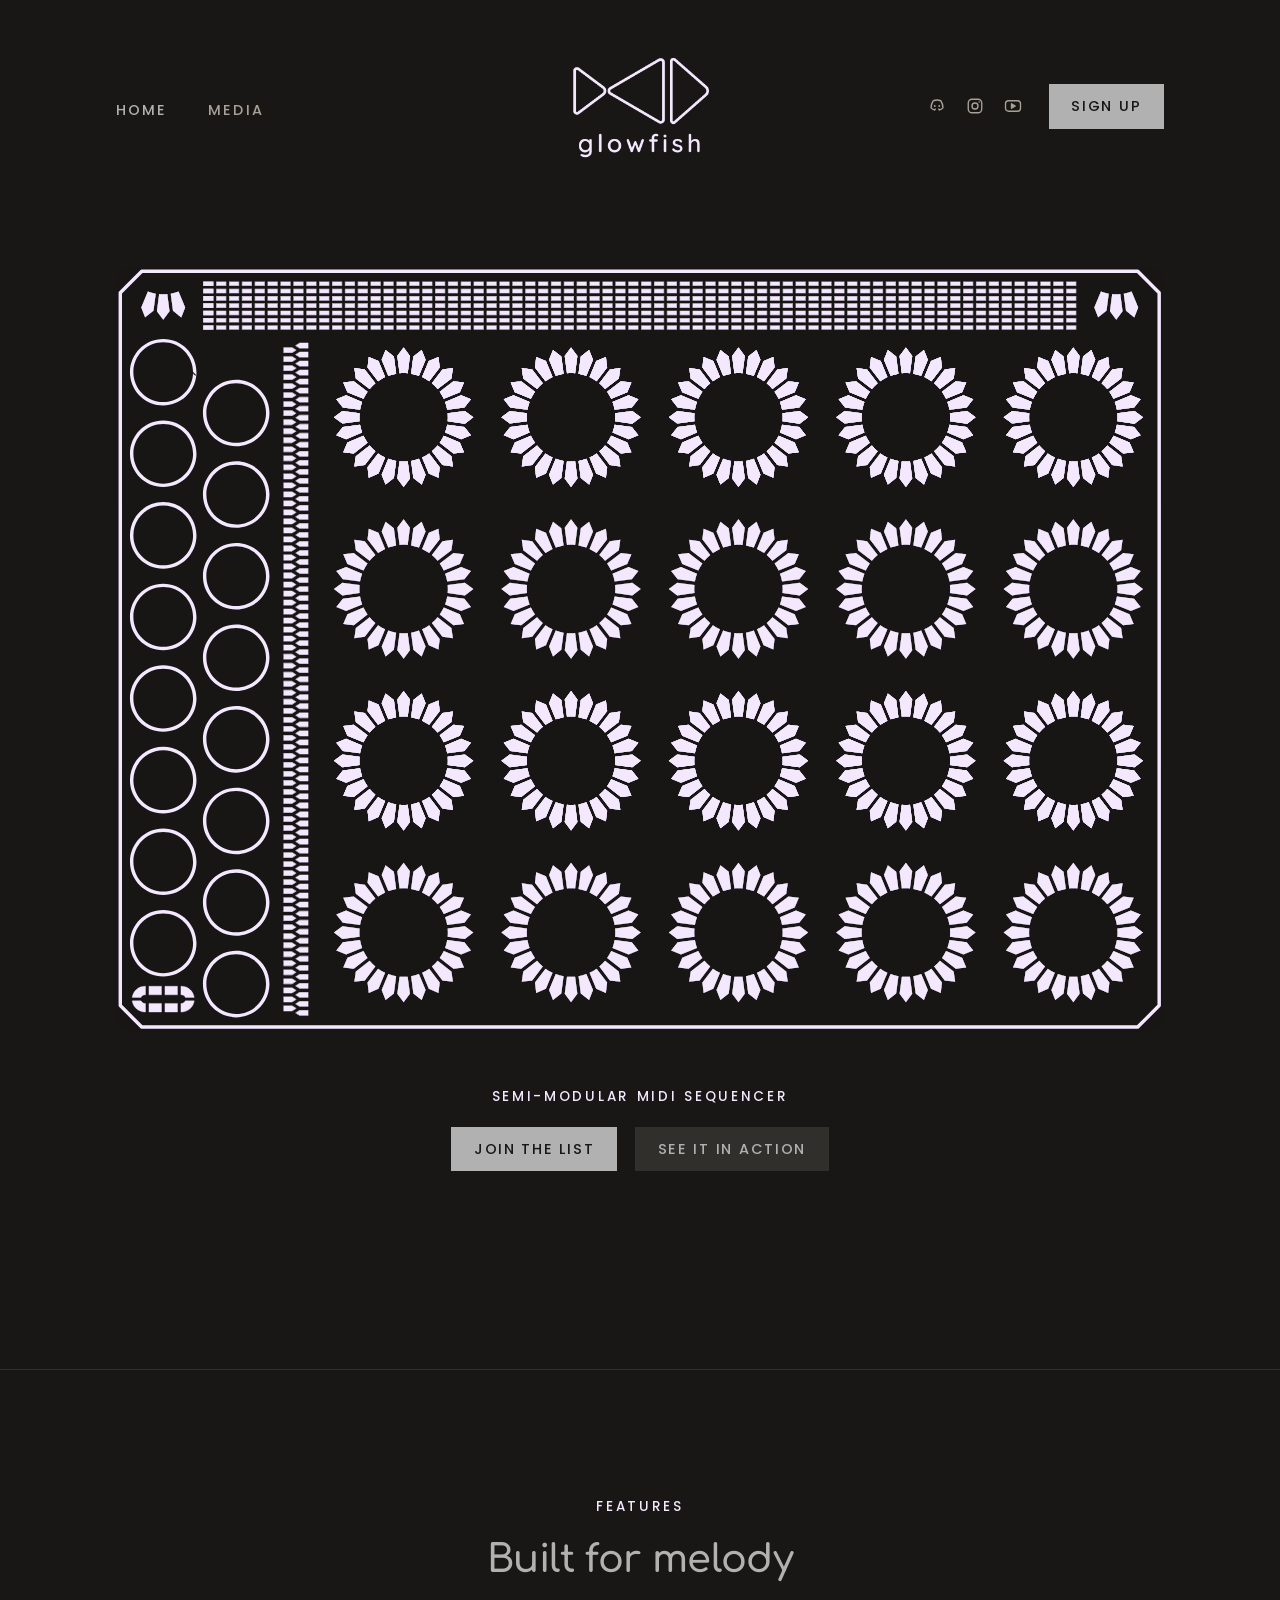
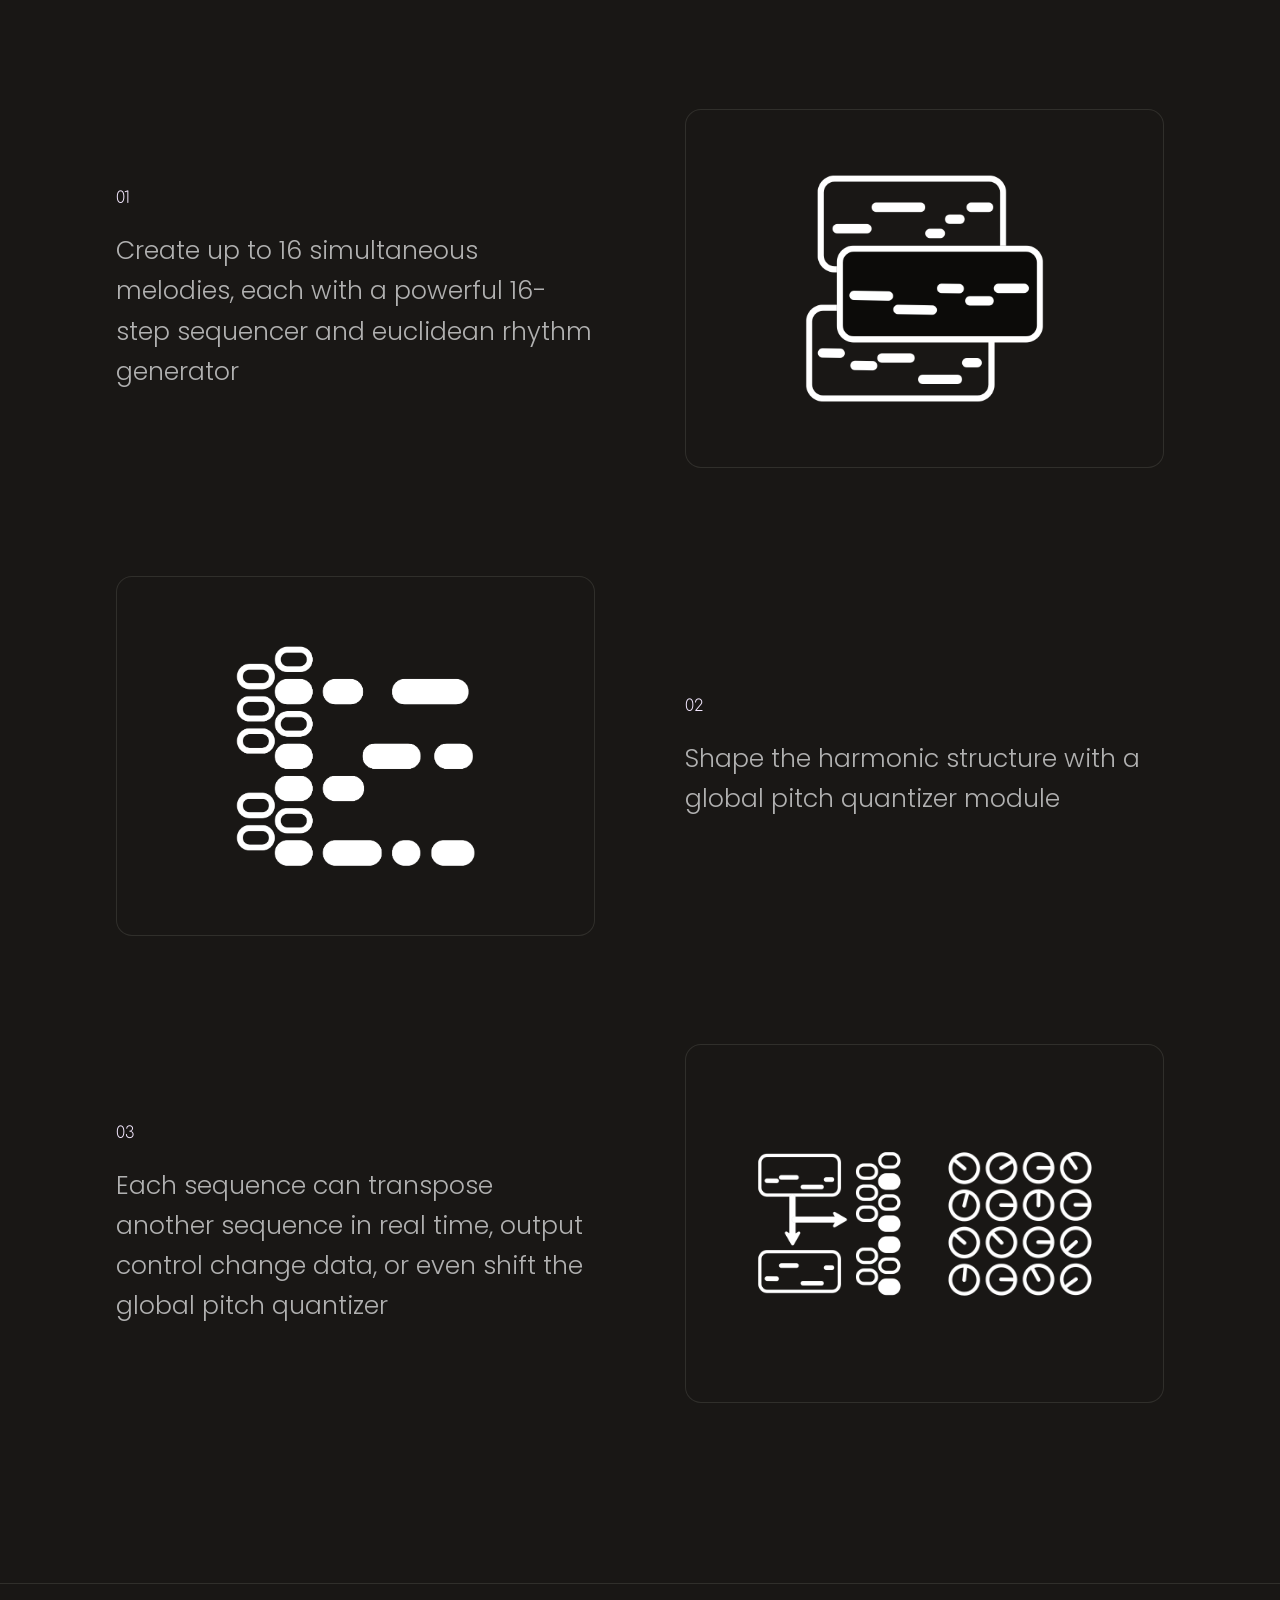
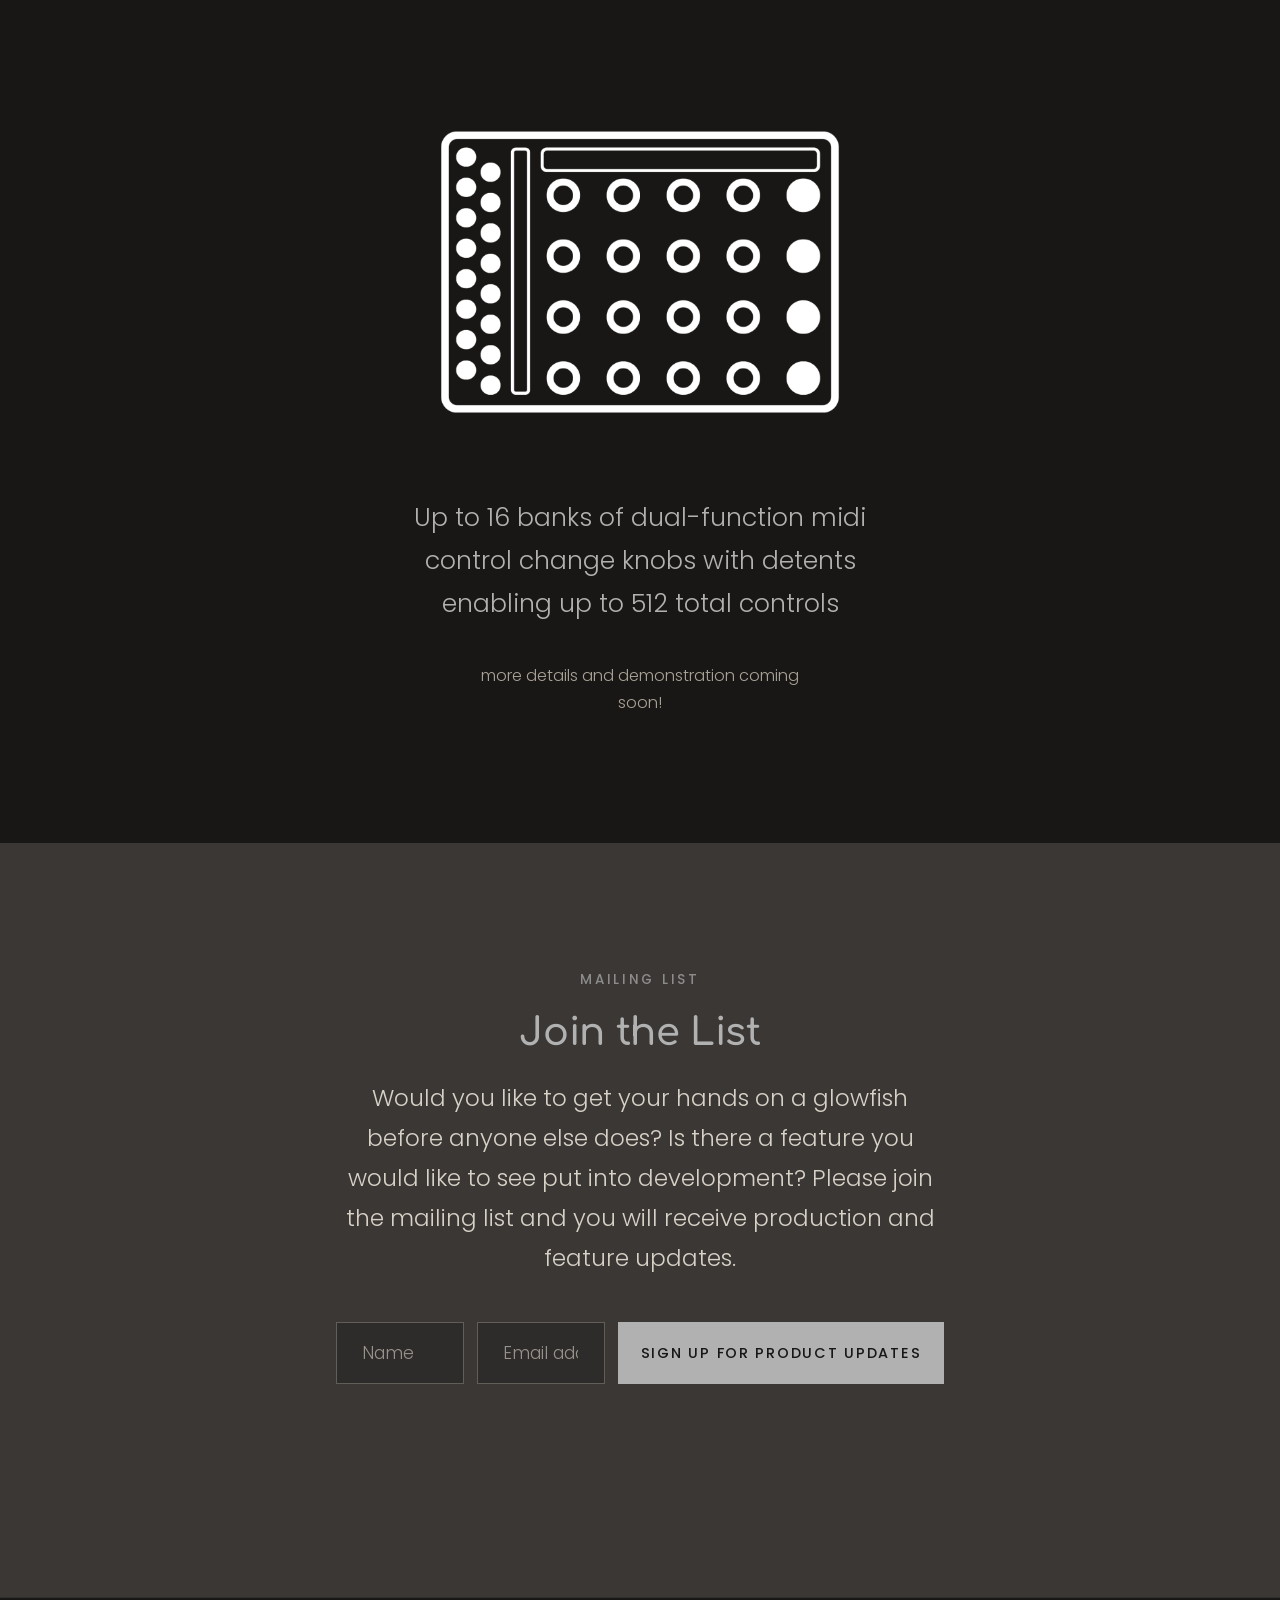
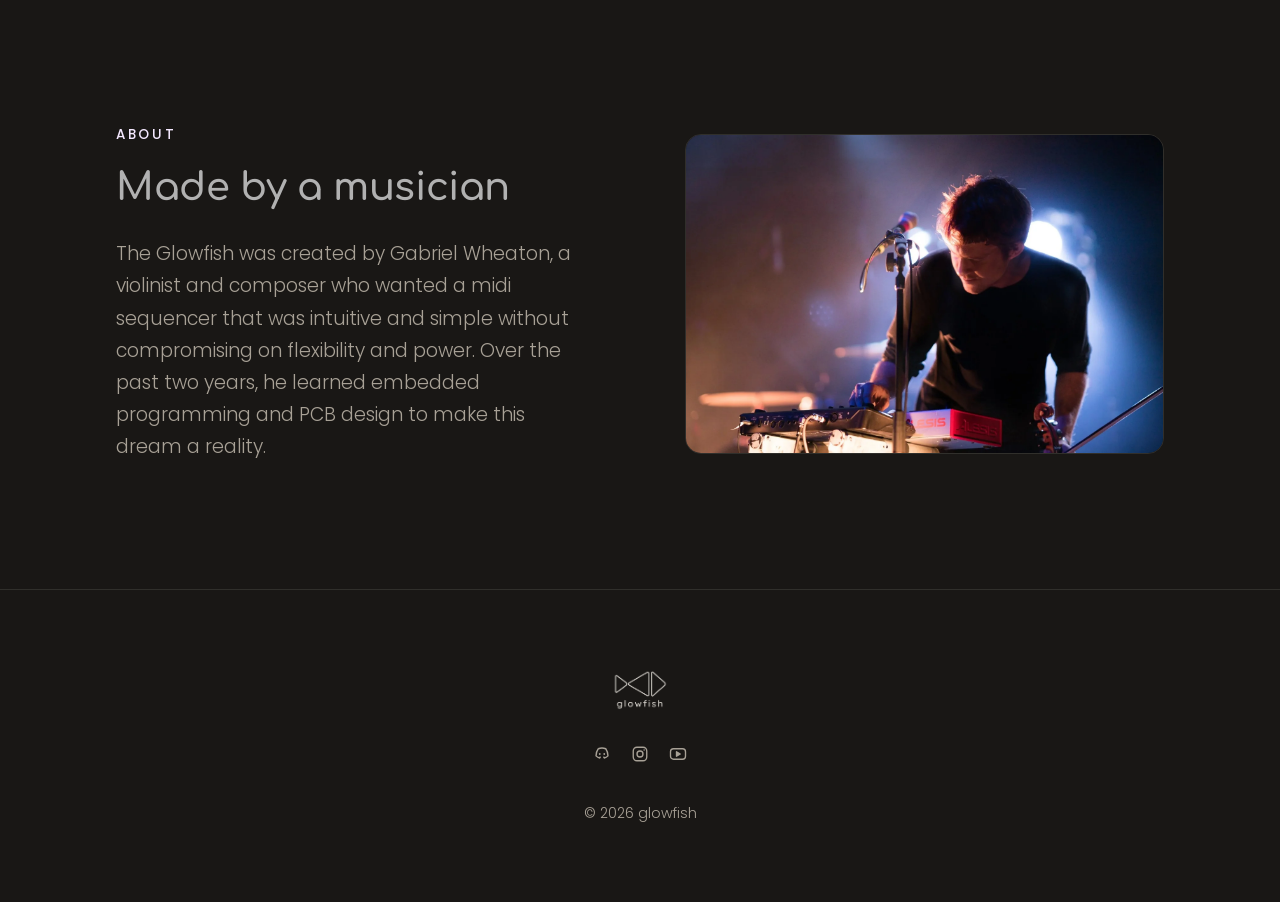
==== index.html @ 36b4cc1c "Refactor signup form and media page; enhance styles for form fields - Updated the signup form in ind" ====
<!DOCTYPE html>
<html lang="en">
<head>
  <meta charset="UTF-8">
  <meta name="viewport" content="width=device-width, initial-scale=1.0">
  <title>glowfish</title>
  <meta name="description" content="glowfish — a semi-modular midi sequencer.">
  <link rel="icon" href="images/logo.webp">
  <link rel="preconnect" href="https://fonts.googleapis.com">
  <link rel="preconnect" href="https://fonts.gstatic.com" crossorigin>
  <link href="https://fonts.googleapis.com/css2?family=Comfortaa:wght@600&family=Poppins:wght@300;500&display=swap" rel="stylesheet">
  <link rel="stylesheet" href="styles.css">
</head>
<body>
  <a href="#page" class="skip-link">Skip to Content</a>

  <header class="site-header">
    <div class="container nav">
      <ul class="nav-links">
        <li><a href="index.html" aria-current="page">Home</a></li>
        <li><a href="media.html">Media</a></li>
      </ul>
      <a href="index.html" class="logo"><img src="images/logo.webp" alt="glowfish"></a>
      <div class="nav-right">
        <ul class="socials">
          <li><a href="https://discord.gg/3WjWneDFB9" aria-label="Discord" target="_blank" rel="noopener">
            <svg viewBox="0 0 24 24" fill="none" stroke="currentColor" stroke-width="1.8" stroke-linejoin="round"><path d="M7 5c1.5-.6 3-1 5-1s3.5.4 5 1c1.8 2.6 3 5.6 3 9.5-1.6 1.5-3.4 2.4-5 2.8l-1-1.8M7 5C5.2 7.6 4 10.6 4 14.5c1.6 1.5 3.4 2.4 5 2.8l1-1.8"/><circle cx="9" cy="12" r="1.2" fill="currentColor" stroke="none"/><circle cx="15" cy="12" r="1.2" fill="currentColor" stroke="none"/></svg>
          </a></li>
          <li><a href="https://www.instagram.com/glowfish.audio/" aria-label="Instagram" target="_blank" rel="noopener">
            <svg viewBox="0 0 24 24" fill="none" stroke="currentColor" stroke-width="1.8"><rect x="3" y="3" width="18" height="18" rx="5"/><circle cx="12" cy="12" r="4"/><circle cx="17.5" cy="6.5" r="1" fill="currentColor" stroke="none"/></svg>
          </a></li>
          <li><a href="https://www.youtube.com/@glowfishaudio" aria-label="YouTube" target="_blank" rel="noopener">
            <svg viewBox="0 0 24 24" fill="none" stroke="currentColor" stroke-width="1.8" stroke-linejoin="round"><rect x="2" y="5" width="20" height="14" rx="4"/><path d="M10 9l5 3-5 3z" fill="currentColor"/></svg>
          </a></li>
        </ul>
        <a href="#signup" class="button">Sign Up</a>
      </div>
    </div>
  </header>

  <main id="page">
    <section class="hero">
      <div class="container">
        <div class="hero-graphic">
          <img src="images/glowfish-graphic.svg" alt="The glowfish front panel: a column of buttons beside a grid of twenty knobs with LED rings">
        </div>
        <span class="eyebrow">Semi-modular Midi Sequencer</span>
        <div class="hero-actions">
          <a href="#signup" class="button">Join the List</a>
          <a href="media.html" class="button button-ghost">See it in action</a>
        </div>

      </div>
    </section>

    <section class="section" id="features">
      <div class="container">
        <div class="section-header">
          <span class="eyebrow">Features</span>
          <h2>Built for melody</h2>
        </div>

        <div class="feature">
          <div class="feature-media"><img src="images/feature-1.webp" alt=""></div>
          <div>
            <span class="feature-number">01</span>
            <p>Create up to 16 simultaneous melodies, each with a powerful 16-step sequencer and euclidean rhythm generator</p>
          </div>
        </div>
        <div class="feature">
          <div class="feature-media"><img src="images/feature-2.webp" alt=""></div>
          <div>
            <span class="feature-number">02</span>
            <p>Shape the harmonic structure with a global pitch quantizer module</p>
          </div>
        </div>
        <div class="feature">
          <div class="feature-media pair">
            <img src="images/feature-3a.webp" alt="">
            <img src="images/feature-3b.webp" alt="">
          </div>
          <div>
            <span class="feature-number">03</span>
            <p>Each sequence can transpose another sequence in real time, output control change data, or even shift the global pitch quantizer</p>
          </div>
        </div>
      </div>
    </section>

    <section class="section controls">
      <div class="container">
        <img src="images/hero-2.webp" alt="Diagram of the glowfish layout: a column of buttons beside a grid of knobs">
        <p>Up to 16 banks of dual-function midi control change knobs with detents enabling up to 512 total controls</p>
        <p class="note">more details and demonstration coming soon!</p>
      </div>
    </section>

    <section id="signup" class="section signup">
      <div class="container">
        <span class="eyebrow">Mailing list</span>
        <h2>Join the List</h2>
        <p>
          Would you like to get your hands on a glowfish before anyone else does?
          Is there a feature you would like to see put into development?
          Please join the mailing list and you will receive production and feature updates.
        </p>
        <!-- TODO: connect this form to a mailing-list service (e.g. Mailchimp, Buttondown, Formspree)
             by setting the form's action URL. Until then it only shows a message. -->
        <form class="signup-form" id="signup-form">
          <label class="visually-hidden" for="name">Name</label>
          <div class="field"><input type="text" id="name" name="name" placeholder="Name" autocomplete="name"></div>
          <label class="visually-hidden" for="email">Email</label>
          <div class="field"><input type="email" id="email" name="email" placeholder="Email address" autocomplete="email" required></div>
          <button type="submit" class="button">Sign Up For Product Updates</button>
        </form>
        <p class="form-status" id="form-status" role="status"></p>
      </div>
    </section>

    <section id="about" class="section about">
      <div class="container">
        <div>
          <span class="eyebrow">About</span>
          <h2>Made by a musician</h2>
          <p>
            The Glowfish was created by Gabriel Wheaton, a violinist and composer who wanted
            a midi sequencer that was intuitive and simple without compromising on flexibility
            and power. Over the past two years, he learned embedded programming and PCB design
            to make this dream a reality.
          </p>
        </div>
        <img src="images/about.webp" alt="Gabriel Wheaton">
      </div>
    </section>
  </main>

  <footer class="site-footer">
    <div class="container">
      <img src="images/logo.webp" alt="glowfish">
      <ul class="socials">
        <li><a href="https://discord.gg/3WjWneDFB9" aria-label="Discord" target="_blank" rel="noopener">
          <svg viewBox="0 0 24 24" fill="none" stroke="currentColor" stroke-width="1.8" stroke-linejoin="round"><path d="M7 5c1.5-.6 3-1 5-1s3.5.4 5 1c1.8 2.6 3 5.6 3 9.5-1.6 1.5-3.4 2.4-5 2.8l-1-1.8M7 5C5.2 7.6 4 10.6 4 14.5c1.6 1.5 3.4 2.4 5 2.8l1-1.8"/><circle cx="9" cy="12" r="1.2" fill="currentColor" stroke="none"/><circle cx="15" cy="12" r="1.2" fill="currentColor" stroke="none"/></svg>
        </a></li>
        <li><a href="https://www.instagram.com/glowfish.audio/" aria-label="Instagram" target="_blank" rel="noopener">
          <svg viewBox="0 0 24 24" fill="none" stroke="currentColor" stroke-width="1.8"><rect x="3" y="3" width="18" height="18" rx="5"/><circle cx="12" cy="12" r="4"/><circle cx="17.5" cy="6.5" r="1" fill="currentColor" stroke="none"/></svg>
        </a></li>
        <li><a href="https://www.youtube.com/@glowfishaudio" aria-label="YouTube" target="_blank" rel="noopener">
          <svg viewBox="0 0 24 24" fill="none" stroke="currentColor" stroke-width="1.8" stroke-linejoin="round"><rect x="2" y="5" width="20" height="14" rx="4"/><path d="M10 9l5 3-5 3z" fill="currentColor"/></svg>
        </a></li>
      </ul>
      <small>&copy; <span id="year"></span> glowfish</small>
    </div>
  </footer>

  <script>
    document.getElementById("year").textContent = new Date().getFullYear();

    // Placeholder until the form is connected to a mailing-list service.
    document.getElementById("signup-form").addEventListener("submit", function (e) {
      e.preventDefault();
      document.getElementById("form-status").textContent =
        "Thanks! (Sign-up isn't connected yet.)";
    });
  </script>
</body>
</html>
---- styles.css ----
/* ---------- Colors & fonts (matched to glowfish.live) ---------- */
:root {
  --bg: #191715;            /* near-black background */
  --bg-raised: #191715;     /* slightly lifted panels */
  --bg-alt: #3a3735;        /* warm grey */
  --text: #b1b1b1;          /* cream */
  --muted: #a8a196;         /* secondary text */
  --accent: #f4e8ff;        /* orange */
  /* corner shape shared by buttons and form fields:
     --chamfer = size of the cut, --round = rounding on each point of the cut */
  --chamfer: 8px;
  --round: 2px;
  --brand-tint: #f4e8ff;  /* tint for the logo and the hero graphic */
  --line: rgba(255, 248, 235, 0.1);
  --heading-font: "Comfortaa", sans-serif;
  --body-font: "Poppins", sans-serif;
  --max-width: 1120px;
  --radius: 16px;
  /* one size for every page and section title (h1 and h2) */
  --title-size: clamp(1.6rem, 3vw, 2.25rem);
}

* {
  box-sizing: border-box;
  margin: 0;
  padding: 0;
}

html {
  scroll-behavior: smooth;
  font-size: 112.5%;
}

body {
  font-family: var(--body-font);
  font-weight: 300;
  font-size: 1.3rem;
  background: var(--bg);
  color: var(--text);
  line-height: 1.7;
  -webkit-font-smoothing: antialiased;
}

img {
  max-width: 100%;
  display: block;
}

a {
  color: inherit;
}

h1, h2, h3 {
  font-family: var(--heading-font);
  font-weight: 600;
  line-height: 1.2;
  letter-spacing: -0.01em;
}

.container {
  max-width: var(--max-width);
  margin: 0 auto;
  padding: 0 2rem;
}

.eyebrow {
  display: block;
  font-size: 0.75rem;
  font-weight: 500;
  letter-spacing: 0.2em;
  text-transform: uppercase;
  color: var(--accent);
  margin-bottom: 1rem;
}

.skip-link {
  position: absolute;
  left: -9999px;
}

.skip-link:focus {
  left: 1rem;
  top: 1rem;
  background: var(--text);
  color: var(--bg);
  padding: 0.5rem 1rem;
  z-index: 100;
}

/* ---------- Header: nav left, logo centered, actions right ---------- */
.site-header {
  background: var(--bg);
}

.nav {
  display: grid;
  grid-template-columns: 1fr auto 1fr;
  align-items: center;
  padding-top: 1.75rem;
  padding-bottom: 1.75rem;
}

.nav-links {
  display: flex;
  gap: 2.25rem;
  list-style: none;
}

.nav-links a {
  font-size: 0.8rem;
  font-weight: 500;
  letter-spacing: 0.15em;
  text-transform: uppercase;
  text-decoration: none;
  color: var(--muted);
  transition: color 0.2s;
}

.nav-links a:hover,
.nav-links a[aria-current="page"] {
  color: var(--text);
}

.logo {
  position: relative;
  display: block;
  line-height: 0;
}

.logo img {
  height: 150px;
  width: auto;
  opacity: 0; /* kept for sizing and screen readers; the tinted copy below is what's drawn */
}

/* Logo drawn in --brand-tint: the logo image is used as a stencil for a colored layer */
.logo::after {
  content: "";
  position: absolute;
  inset: 0;
  background: var(--brand-tint);
  -webkit-mask: url("images/logo.webp") center / contain no-repeat;
  mask: url("images/logo.webp") center / contain no-repeat;
}

.nav-right {
  display: flex;
  align-items: center;
  justify-content: flex-end;
  gap: 1.5rem;
}

.socials {
  display: flex;
  gap: 1.1rem;
  list-style: none;
}

.socials a {
  display: flex;
  color: var(--muted);
  transition: color 0.2s;
}

.socials a:hover {
  color: var(--text);
}

.socials svg {
  width: 18px;
  height: 18px;
}

/* ---------- Buttons ---------- */
.button {
  display: inline-block;
  padding: 0.5rem 1.2rem;
  background: var(--text);
  color: var(--bg);
  font-family: var(--body-font);
  font-size: 0.8rem;
  font-weight: 500;
  letter-spacing: 0.12em;
  text-transform: uppercase;
  text-decoration: none;
  border: 1px solid transparent; /* no outline; keeps button sizes consistent */
  border-radius: 0;
  cursor: pointer;
  /* chamfered (cut) corners with slightly rounded points.
     --chamfer = size of the cut, --round = rounding on each corner of the cut */
  --c: var(--chamfer);
  --r: var(--round);
  --rd: calc(var(--round) * 0.7071); /* rounding measured along the 45° edges */
  /* fallback for older browsers: sharp chamfer */
  clip-path: polygon(
    var(--c) 0, calc(100% - var(--c)) 0,
    100% var(--c), 100% calc(100% - var(--c)),
    calc(100% - var(--c)) 100%, var(--c) 100%,
    0 calc(100% - var(--c)), 0 var(--c));
  /* modern browsers: same shape, each corner softened with a small curve */
  clip-path: shape(
    from calc(var(--c) + var(--r)) 0,
    line to calc(100% - var(--c) - var(--r)) 0,
    curve to calc(100% - var(--c) + var(--rd)) var(--rd) with calc(100% - var(--c)) 0,
    line to calc(100% - var(--rd)) calc(var(--c) - var(--rd)),
    curve to 100% calc(var(--c) + var(--r)) with 100% var(--c),
    line to 100% calc(100% - var(--c) - var(--r)),
    curve to calc(100% - var(--rd)) calc(100% - var(--c) + var(--rd)) with 100% calc(100% - var(--c)),
    line to calc(100% - var(--c) + var(--rd)) calc(100% - var(--rd)),
    curve to calc(100% - var(--c) - var(--r)) 100% with calc(100% - var(--c)) 100%,
    line to calc(var(--c) + var(--r)) 100%,
    curve to calc(var(--c) - var(--rd)) calc(100% - var(--rd)) with var(--c) 100%,
    line to var(--rd) calc(100% - var(--c) + var(--rd)),
    curve to 0 calc(100% - var(--c) - var(--r)) with 0 calc(100% - var(--c)),
    line to 0 calc(var(--c) + var(--r)),
    curve to var(--rd) calc(var(--c) - var(--rd)) with 0 var(--c),
    line to calc(var(--c) - var(--rd)) var(--rd),
    curve to calc(var(--c) + var(--r)) 0 with var(--c) 0,
    close);
  transition: background-color 0.35s ease, color 0.2s;
  /* for the hover gradient layer below */
  position: relative;
  isolation: isolate; /* the clip-path shape below clips the hover gradient */
}

/* Every button: a red-orange-yellow gradient that fades in and flows on hover */
.button::before {
  content: "";
  position: absolute;
  inset: -1px; /* extend over the 1px border so no ring of the base color shows on hover */
  z-index: -1;
  /* Three colors: red → orange → yellow and back. The in-between stops are
     browser-mixed blends of those three, spaced along a smooth wave so the
     color changes evenly with no visible bands. */
  --glow-red: #d4d7ff;
  --glow-orange: #e4dcff;
  --glow-yellow: #f6e6ff;
  background: linear-gradient(90deg,
    var(--glow-red) 0%,
    color-mix(in oklab, var(--glow-red), var(--glow-orange) 13%) 8.3%,
    color-mix(in oklab, var(--glow-red), var(--glow-orange) 50%) 16.7%,
    var(--glow-orange) 25%,
    color-mix(in oklab, var(--glow-orange), var(--glow-yellow) 50%) 33.3%,
    color-mix(in oklab, var(--glow-orange), var(--glow-yellow) 87%) 41.7%,
    var(--glow-yellow) 50%,
    color-mix(in oklab, var(--glow-orange), var(--glow-yellow) 87%) 58.3%,
    color-mix(in oklab, var(--glow-orange), var(--glow-yellow) 50%) 66.7%,
    var(--glow-orange) 75%,
    color-mix(in oklab, var(--glow-red), var(--glow-orange) 50%) 83.3%,
    color-mix(in oklab, var(--glow-red), var(--glow-orange) 13%) 91.7%,
    var(--glow-red) 100%);
  background-size: 300% 100%;
  opacity: 0;
  transition: opacity 0.35s ease;
  animation: glow-flow 1.6s linear infinite;
}

/* fade the base color out as the gradient fades in, so none of it shows
   along the edges of the chamfered shape */
.button:hover {
  background-color: transparent;
  color: var(--bg);
}

.button:hover::before {
  opacity: 1;
}

@keyframes glow-flow {
  from { background-position: 0% 50%; }
  to   { background-position: 150% 50%; } /* one full gradient width, so it loops seamlessly */
}

@media (prefers-reduced-motion: reduce) {
  .button::before {
    animation: none;
  }
}

/* Secondary button: a subtle tinted fill in the same chamfered shape
   (thin outlines render unevenly along the angled corners) */
.button-ghost {
  background: rgba(255, 248, 235, 0.1);
  color: var(--text);
}

.button-ghost:hover {
  background-color: transparent;
  color: var(--bg);
}

/* ---------- Hero ---------- */
.hero {
  padding: 3rem 0 6rem;
  text-align: center;
}

.hero h1 {
  font-size: var(--title-size);
  max-width: 14ch;
  margin: 0 auto 2rem;
}

/* Front-panel graphic: full width of the content column, above the title text.
   A colored overlay tints the light-grey lines; the black background stays black.
   Change --brand-tint (top of this file, shared with the logo) to recolor it (any color, or a gradient), or delete the
   .hero-graphic::after rule to show the original colors. */
.hero-graphic {
  --graphic-tint: var(--brand-tint);
  position: relative;
  margin-bottom: 3rem;
  border-radius: var(--radius);
  overflow: hidden;
}

.hero-graphic img {
  display: block;
  width: 100%;
  height: auto;
}

.hero-graphic::after {
  content: "";
  position: absolute;
  inset: 0;
  background: var(--graphic-tint);
  mix-blend-mode: multiply;
  pointer-events: none;
}

.hero-actions {
  display: flex;
  justify-content: center;
  gap: 1rem;
  flex-wrap: wrap;
  margin-bottom: 5rem;
}

.hero-image {
  position: relative;
  max-width: 820px;
  margin: 0 auto;
}

/* soft orange glow behind the display image */
.hero-image::before {
  content: "";
  position: absolute;
  inset: 10% 5%;
  background: radial-gradient(ellipse at center, rgba(255, 110, 20, 0.25), transparent 70%);
  filter: blur(50px);
  z-index: -1;
}

.hero-image img {
  width: 100%;
  border-radius: var(--radius);
  border: 1px solid var(--line);
}

/* ---------- Sections ---------- */
.section {
  padding: 7rem 0;
  border-top: 1px solid var(--line);
}

.section-header {
  text-align: center;
  margin-bottom: 4rem;
}

.section-header h2 {
  font-size: var(--title-size);
}

/* ---------- Features ---------- */
.feature {
  display: grid;
  grid-template-columns: 1fr 1fr;
  gap: 5rem;
  align-items: center;
  padding: 3rem 0;
}

.feature:nth-child(even) .feature-media {
  order: 2;
}

.feature-media {
  display: flex;
  gap: 2rem;
  justify-content: center;
  align-items: center;
  aspect-ratio: 4 / 3;
  padding: 3rem;
  background: var(--bg-raised);
  border: 1px solid var(--line);
  border-radius: var(--radius);
}

.feature-media img {
  max-height: 100%;
  width: auto;
  max-width: 70%;
}

.feature-media.pair img {
  max-width: 42%;
}

.feature-number {
  display: block;
  font-family: var(--heading-font);
  font-size: 0.9rem;
  color: var(--accent);
  margin-bottom: 1rem;
}

.feature p {
  font-size: clamp(1.15rem, 2vw, 1.4rem);
  line-height: 1.6;
}

/* ---------- Controls / coming soon ---------- */
.controls {
  text-align: center;
}

.controls img {
  max-width: 420px;
  width: 100%;
  margin: 0 auto 3.5rem;
}

.controls p {
  max-width: 34ch;
  margin: 0 auto;
  font-size: clamp(1.15rem, 2vw, 1.4rem);
}

.controls .note {
  margin-top: 2rem;
  font-size: 0.9rem;
  color: var(--muted);
}

/* ---------- Sign up ---------- */
.signup {
  background: var(--bg-alt);
  border-top: none;
}

.signup .container {
  max-width: 680px;
  text-align: center;
}

.signup h2 {
  font-size: var(--title-size);
  margin-bottom: 1.25rem;
}

.signup .eyebrow {
  color: var(--text);
  opacity: 0.7;
}

.signup p {
  color: rgba(255, 248, 235, 0.8);
  margin-bottom: 2.5rem;
}

.signup-form {
  display: flex;
  gap: 0.75rem;
}

/* Form fields: same chamfered shape as the buttons, with a thin border.
   A clip-path hides ordinary borders on the angled corners, so the border is drawn
   by the wrapper (.field): it is shaped like the button and filled with the border
   color, and the input inside is shaped 1px smaller and filled with the field color. */
.field,
.field input {
  --c: var(--chamfer);
  --r: var(--round);
  --rd: calc(var(--round) * 0.7071);
  clip-path: polygon(
    var(--c) 0, calc(100% - var(--c)) 0,
    100% var(--c), 100% calc(100% - var(--c)),
    calc(100% - var(--c)) 100%, var(--c) 100%,
    0 calc(100% - var(--c)), 0 var(--c));
  clip-path: shape(
    from calc(var(--c) + var(--r)) 0,
    line to calc(100% - var(--c) - var(--r)) 0,
    curve to calc(100% - var(--c) + var(--rd)) var(--rd) with calc(100% - var(--c)) 0,
    line to calc(100% - var(--rd)) calc(var(--c) - var(--rd)),
    curve to 100% calc(var(--c) + var(--r)) with 100% var(--c),
    line to 100% calc(100% - var(--c) - var(--r)),
    curve to calc(100% - var(--rd)) calc(100% - var(--c) + var(--rd)) with 100% calc(100% - var(--c)),
    line to calc(100% - var(--c) + var(--rd)) calc(100% - var(--rd)),
    curve to calc(100% - var(--c) - var(--r)) 100% with calc(100% - var(--c)) 100%,
    line to calc(var(--c) + var(--r)) 100%,
    curve to calc(var(--c) - var(--rd)) calc(100% - var(--rd)) with var(--c) 100%,
    line to var(--rd) calc(100% - var(--c) + var(--rd)),
    curve to 0 calc(100% - var(--c) - var(--r)) with 0 calc(100% - var(--c)),
    line to 0 calc(var(--c) + var(--r)),
    curve to var(--rd) calc(var(--c) - var(--rd)) with 0 var(--c),
    line to calc(var(--c) - var(--rd)) var(--rd),
    curve to calc(var(--c) + var(--r)) 0 with var(--c) 0,
    close);
}

.field {
  flex: 1;
  min-width: 0;
  padding: 1px; /* border thickness */
  background: rgba(255, 248, 235, 0.2); /* border color */
  transition: background-color 0.2s;
}

.field:focus-within {
  background: var(--text); /* brighter border while typing */
}

.field input {
  /* inset by the border width; 0.59px keeps the angled borders 1px thick too */
  --c: calc(var(--chamfer) - 0.59px);
  display: block;
  width: 100%;
  font: inherit;
  font-size: 0.95rem;
  padding: 0.85rem 1.4rem;
  background: color-mix(in srgb, var(--bg) 35%, var(--bg-alt)); /* opaque dark field */
  color: var(--text);
  border: none;
  border-radius: 0;
}

.field input::placeholder {
  color: rgba(255, 248, 235, 0.5);
}

.field input:focus {
  outline: none;
}

.form-status {
  margin-top: 1rem;
  min-height: 1.5em;
  font-size: 0.9rem;
}

.visually-hidden {
  position: absolute;
  width: 1px;
  height: 1px;
  overflow: hidden;
  clip: rect(0 0 0 0);
}

/* ---------- About ---------- */
.about .container {
  display: grid;
  grid-template-columns: 1fr 1fr;
  gap: 5rem;
  align-items: center;
}

.about h2 {
  font-size: var(--title-size);
  margin-bottom: 1.5rem;
}

.about p {
  color: var(--muted);
  font-size: 1.05rem;
}

.about img {
  border-radius: var(--radius);
  border: 1px solid var(--line);
}

/* ---------- Media page ---------- */
.page-header {
  text-align: center;
  padding: 3rem 0 3.5rem;
}

.page-header h1 {
  font-size: var(--title-size);
}

.media-grid {
  display: grid;
  grid-template-columns: repeat(auto-fit, minmax(260px, 1fr));
  gap: 2rem;
  align-items: start;
  padding-bottom: 7rem;
}

/* Instagram reels, cropped to just the video.
   Instagram's embed page has a 54px white header, then a video area 125% as tall
   as the iframe is wide (a 9:16 video centered with black bars), then white footer.
   We show a 9:16 window: shift up 54px to hide the header, widen the iframe so the
   video fills the width (16/9 / 1.25 = 142.2%), and center it to hide the bars.
   If Instagram changes its embed layout, these numbers may need adjusting. */
.ig-crop {
  position: relative;
  aspect-ratio: 9 / 15.8; /* slightly shorter than 9:16 to trim a sliver of white at the bottom */
  overflow: hidden;
  background: var(--bg-raised);
  border: 1px solid var(--line);
  border-radius: var(--radius);
  transition: border-color 0.3s;
}

.ig-crop:hover {
  border-color: rgba(255, 248, 235, 0.25);
}

.ig-crop iframe {
  position: absolute;
  top: -54px;
  left: -21.1%;
  width: 142.2%;
  height: calc(100% + 54px + 200px);
  border: 0;
}

.media-item p {
  margin-top: 1rem;
  font-size: 0.9rem;
  color: var(--muted);
}

.ig-link {
  display: inline-block;
  margin-top: 0.4rem;
  font-size: 0.75rem;
  font-weight: 500;
  letter-spacing: 0.12em;
  text-transform: uppercase;
  text-decoration: none;
  color: var(--text);
}

.ig-link:hover {
  color: var(--accent);
}

/* ---------- Footer ---------- */
.site-footer {
  padding: 4rem 0;
  border-top: 1px solid var(--line);
  text-align: center;
}

.site-footer img {
  height: 56px;
  width: auto;
  margin: 0 auto 1.5rem;
  opacity: 0.8;
}

.site-footer .socials {
  justify-content: center;
  margin-bottom: 1.5rem;
}

.site-footer small {
  font-size: 0.8rem;
  color: var(--muted);
}

/* ---------- Header on narrower screens ---------- */
/* hide the header social icons first (they're also in the footer) */
@media (max-width: 720px) {
  .nav-links {
    gap: 1.25rem;
  }

  .nav-right .socials {
    display: none;
  }
}

/* then stack the logo above the buttons */
@media (max-width: 520px) {
  .nav {
    grid-template-columns: 1fr 1fr;
    grid-template-areas:
      "logo logo"
      "links right";
    row-gap: 0.5rem;
  }

  .logo {
    grid-area: logo;
    justify-self: center;
  }

  .nav-links {
    grid-area: links;
  }

  .nav-right {
    grid-area: right;
  }
}

/* ---------- Small screens ---------- */
@media (max-width: 820px) {
  .container {
    padding: 0 1.25rem;
  }

  .hero {
    padding: 2rem 0 4rem;
  }

  .hero-actions {
    margin-bottom: 3rem;
  }

  .section {
    padding: 4.5rem 0;
  }

  .feature,
  .about .container {
    grid-template-columns: 1fr;
    gap: 2rem;
  }

  .feature:nth-child(even) .feature-media {
    order: 0;
  }

  .feature-media {
    padding: 2rem;
  }

  .signup-form {
    flex-direction: column;
  }
}
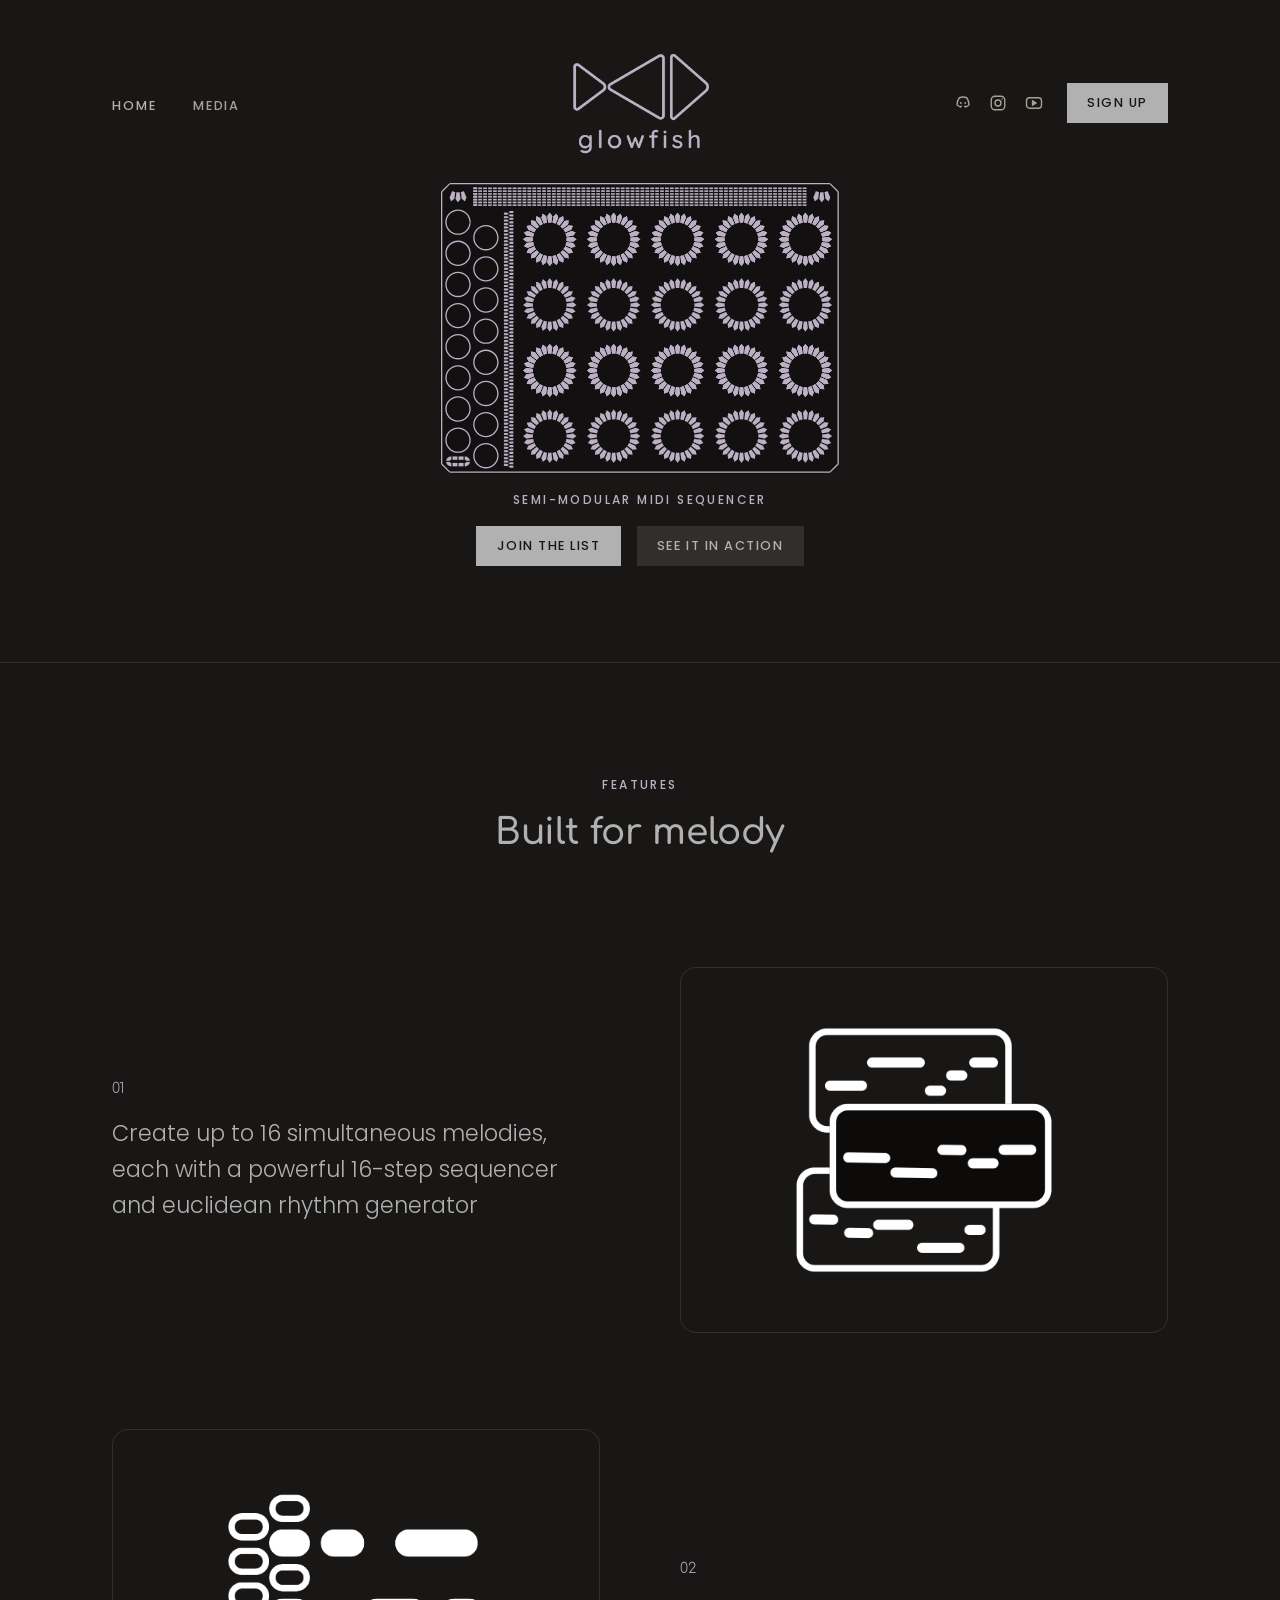
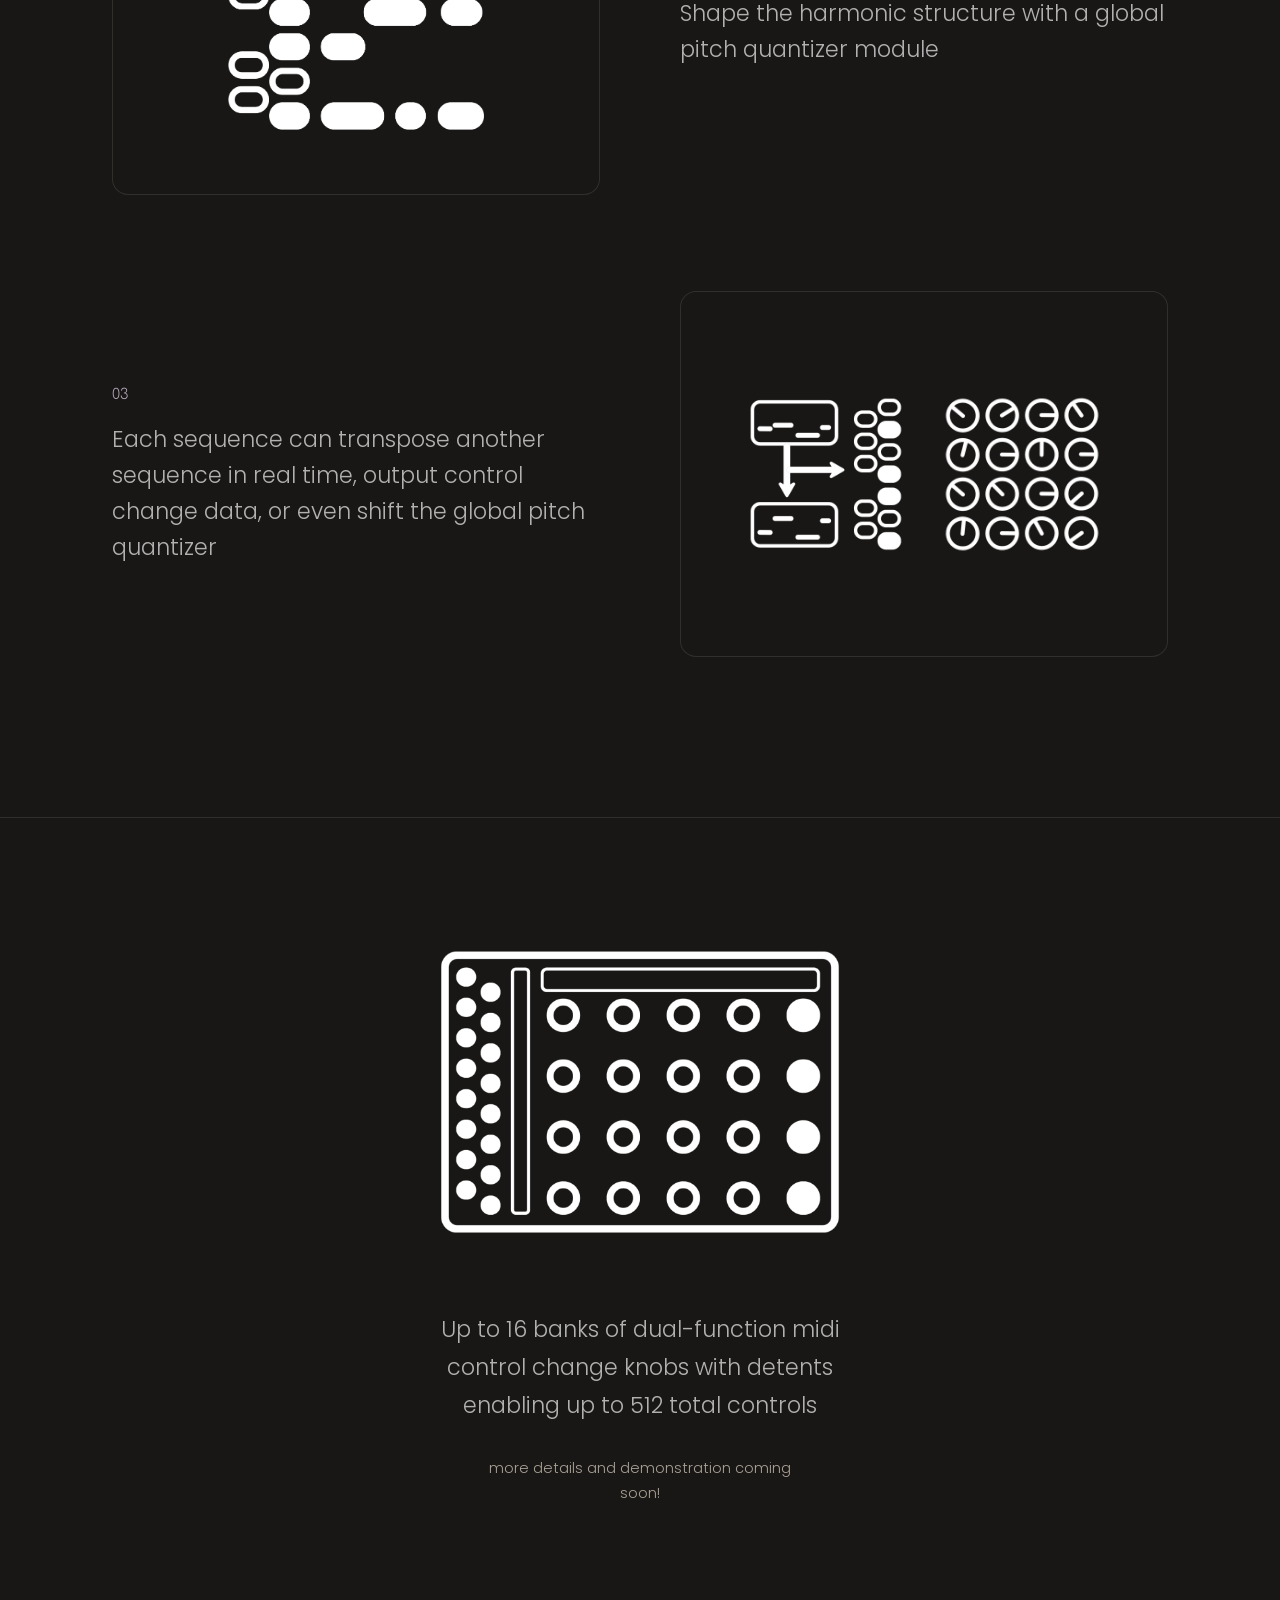
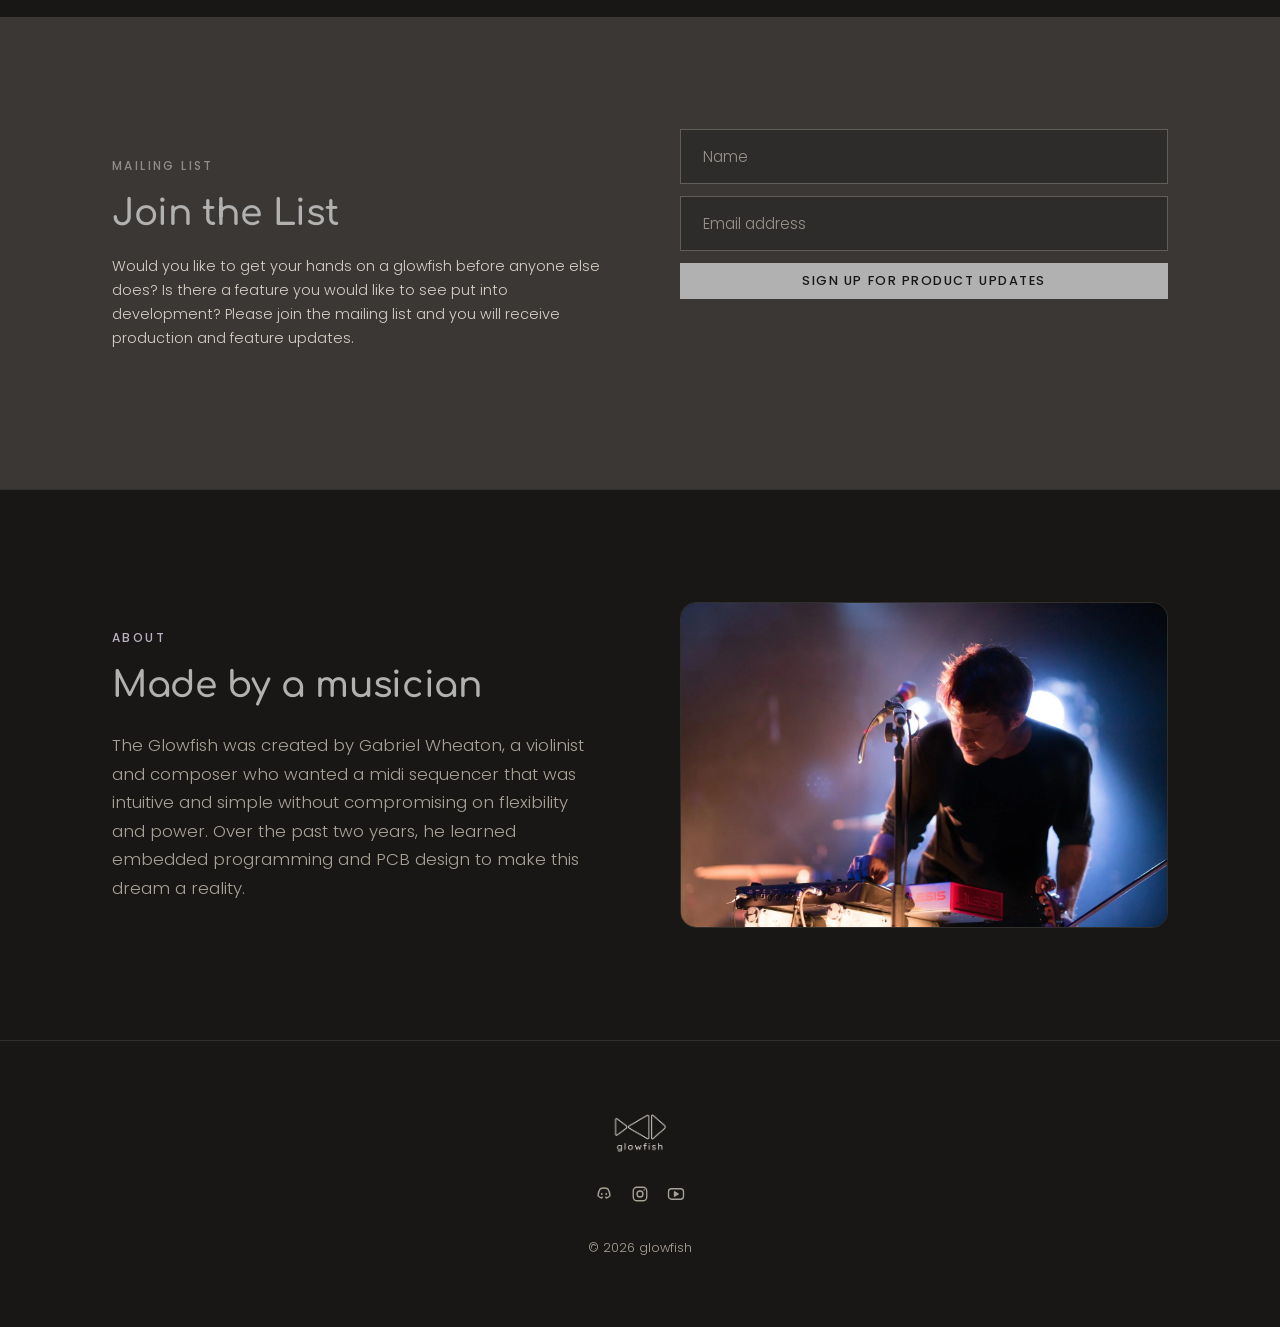
==== commit 19b27775: "Add favicon and apple touch icon; update links in HTML files" ====
--- a/index.html
+++ b/index.html
@@ -5,7 +5,8 @@
   <meta name="viewport" content="width=device-width, initial-scale=1.0">
   <title>glowfish</title>
   <meta name="description" content="glowfish — a semi-modular midi sequencer.">
-  <link rel="icon" href="images/logo.webp">
+  <link rel="icon" type="image/png" href="images/favicon.png">
+  <link rel="apple-touch-icon" href="images/apple-touch-icon.png">
   <link rel="preconnect" href="https://fonts.googleapis.com">
   <link rel="preconnect" href="https://fonts.gstatic.com" crossorigin>
   <link href="https://fonts.googleapis.com/css2?family=Comfortaa:wght@600&family=Poppins:wght@300;500&display=swap" rel="stylesheet">
@@ -97,23 +98,29 @@
 
     <section id="signup" class="section signup">
       <div class="container">
-        <span class="eyebrow">Mailing list</span>
-        <h2>Join the List</h2>
-        <p>
-          Would you like to get your hands on a glowfish before anyone else does?
-          Is there a feature you would like to see put into development?
-          Please join the mailing list and you will receive production and feature updates.
-        </p>
-        <!-- TODO: connect this form to a mailing-list service (e.g. Mailchimp, Buttondown, Formspree)
-             by setting the form's action URL. Until then it only shows a message. -->
-        <form class="signup-form" id="signup-form">
-          <label class="visually-hidden" for="name">Name</label>
-          <div class="field"><input type="text" id="name" name="name" placeholder="Name" autocomplete="name"></div>
-          <label class="visually-hidden" for="email">Email</label>
-          <div class="field"><input type="email" id="email" name="email" placeholder="Email address" autocomplete="email" required></div>
-          <button type="submit" class="button">Sign Up For Product Updates</button>
-        </form>
-        <p class="form-status" id="form-status" role="status"></p>
+        <div class="signup-intro">
+          <span class="eyebrow">Mailing list</span>
+          <h2>Join the List</h2>
+          <p>
+            Would you like to get your hands on a glowfish before anyone else does?
+            Is there a feature you would like to see put into development?
+            Please join the mailing list and you will receive production and feature updates.
+          </p>
+        </div>
+        <div class="signup-panel">
+          <!-- Sign-ups are sent to a Google Apps Script that adds a row to a Google Sheet.
+               Set its web app URL as SIGNUP_URL in the script at the bottom of this page. -->
+          <form class="signup-form" id="signup-form">
+            <label class="visually-hidden" for="name">Name</label>
+            <div class="field"><input type="text" id="name" name="name" placeholder="Name" autocomplete="name"></div>
+            <label class="visually-hidden" for="email">Email</label>
+            <div class="field"><input type="email" id="email" name="email" placeholder="Email address" autocomplete="email" required></div>
+            <!-- spam trap: hidden from people, bots fill it in and get ignored -->
+            <input type="text" name="website" class="trap" tabindex="-1" autocomplete="off" aria-hidden="true">
+            <button type="submit" class="button">Sign Up For Product Updates</button>
+          </form>
+          <p class="form-status" id="form-status" role="status"></p>
+        </div>
       </div>
     </section>
 
@@ -154,13 +161,7 @@
 
   <script>
     document.getElementById("year").textContent = new Date().getFullYear();
-
-    // Placeholder until the form is connected to a mailing-list service.
-    document.getElementById("signup-form").addEventListener("submit", function (e) {
-      e.preventDefault();
-      document.getElementById("form-status").textContent =
-        "Thanks! (Sign-up isn't connected yet.)";
-    });
   </script>
+  <script src="signup.js"></script>
 </body>
 </html>
--- a/styles.css
+++ b/styles.css
@@ -5,12 +5,12 @@
   --bg-alt: #3a3735;        /* warm grey */
   --text: #b1b1b1;          /* cream */
   --muted: #a8a196;         /* secondary text */
-  --accent: #f4e8ff;        /* orange */
+  --accent: #bbb0c4;        /* orange */
   /* corner shape shared by buttons and form fields:
      --chamfer = size of the cut, --round = rounding on each point of the cut */
   --chamfer: 8px;
   --round: 2px;
-  --brand-tint: #f4e8ff;  /* tint for the logo and the hero graphic */
+  --brand-tint: #bbb0c4;  /* tint for the logo and the hero graphic */
   --line: rgba(255, 248, 235, 0.1);
   --heading-font: "Comfortaa", sans-serif;
   --body-font: "Poppins", sans-serif;
@@ -28,7 +28,7 @@
 
 html {
   scroll-behavior: smooth;
-  font-size: 112.5%;
+  font-size: 100%;
 }
 
 body {
@@ -97,7 +97,7 @@
   grid-template-columns: 1fr auto 1fr;
   align-items: center;
   padding-top: 1.75rem;
-  padding-bottom: 1.75rem;
+  padding-bottom: 0.25rem;
 }
 
 .nav-links {
@@ -291,7 +291,7 @@
 
 /* ---------- Hero ---------- */
 .hero {
-  padding: 3rem 0 6rem;
+  padding: 0 0 1rem;
   text-align: center;
 }
 
@@ -308,7 +308,10 @@
 .hero-graphic {
   --graphic-tint: var(--brand-tint);
   position: relative;
-  margin-bottom: 3rem;
+  max-width: 400px;
+  margin-left: auto;
+  margin-right: auto;
+  margin-bottom: 1rem;
   border-radius: var(--radius);
   overflow: hidden;
 }
@@ -338,7 +341,7 @@
 
 .hero-image {
   position: relative;
-  max-width: 820px;
+  max-width: 600px;
   margin: 0 auto;
 }
 
@@ -468,11 +471,35 @@
 .signup p {
   color: rgba(255, 248, 235, 0.8);
   margin-bottom: 2.5rem;
-}
-
+  font-size: 0.9rem; /* 1rem is the normal body size; lower = smaller */
+  line-height: 1.65;
+}
+
+/* The three form controls are always stacked vertically. */
 .signup-form {
   display: flex;
+  flex-direction: column;
   gap: 0.75rem;
+}
+
+/* Wide screens: the "Join the List" text sits beside the stacked form. */
+@media (min-width: 820px) {
+  .signup .container {
+    max-width: var(--max-width);
+    display: grid;
+    grid-template-columns: 1fr 1fr;
+    gap: 5rem;
+    align-items: center;
+    text-align: left;
+  }
+
+  .signup-intro p {
+    margin-bottom: 0;
+  }
+
+  .form-status {
+    text-align: left;
+  }
 }
 
 /* Form fields: same chamfered shape as the buttons, with a thin border.
@@ -550,6 +577,12 @@
   font-size: 0.9rem;
 }
 
+/* spam-trap field: off-screen for people, still present for bots */
+.trap {
+  position: absolute;
+  left: -9999px;
+}
+
 .visually-hidden {
   position: absolute;
   width: 1px;
@@ -741,7 +774,4 @@
     padding: 2rem;
   }
 
-  .signup-form {
-    flex-direction: column;
-  }
-}
+}
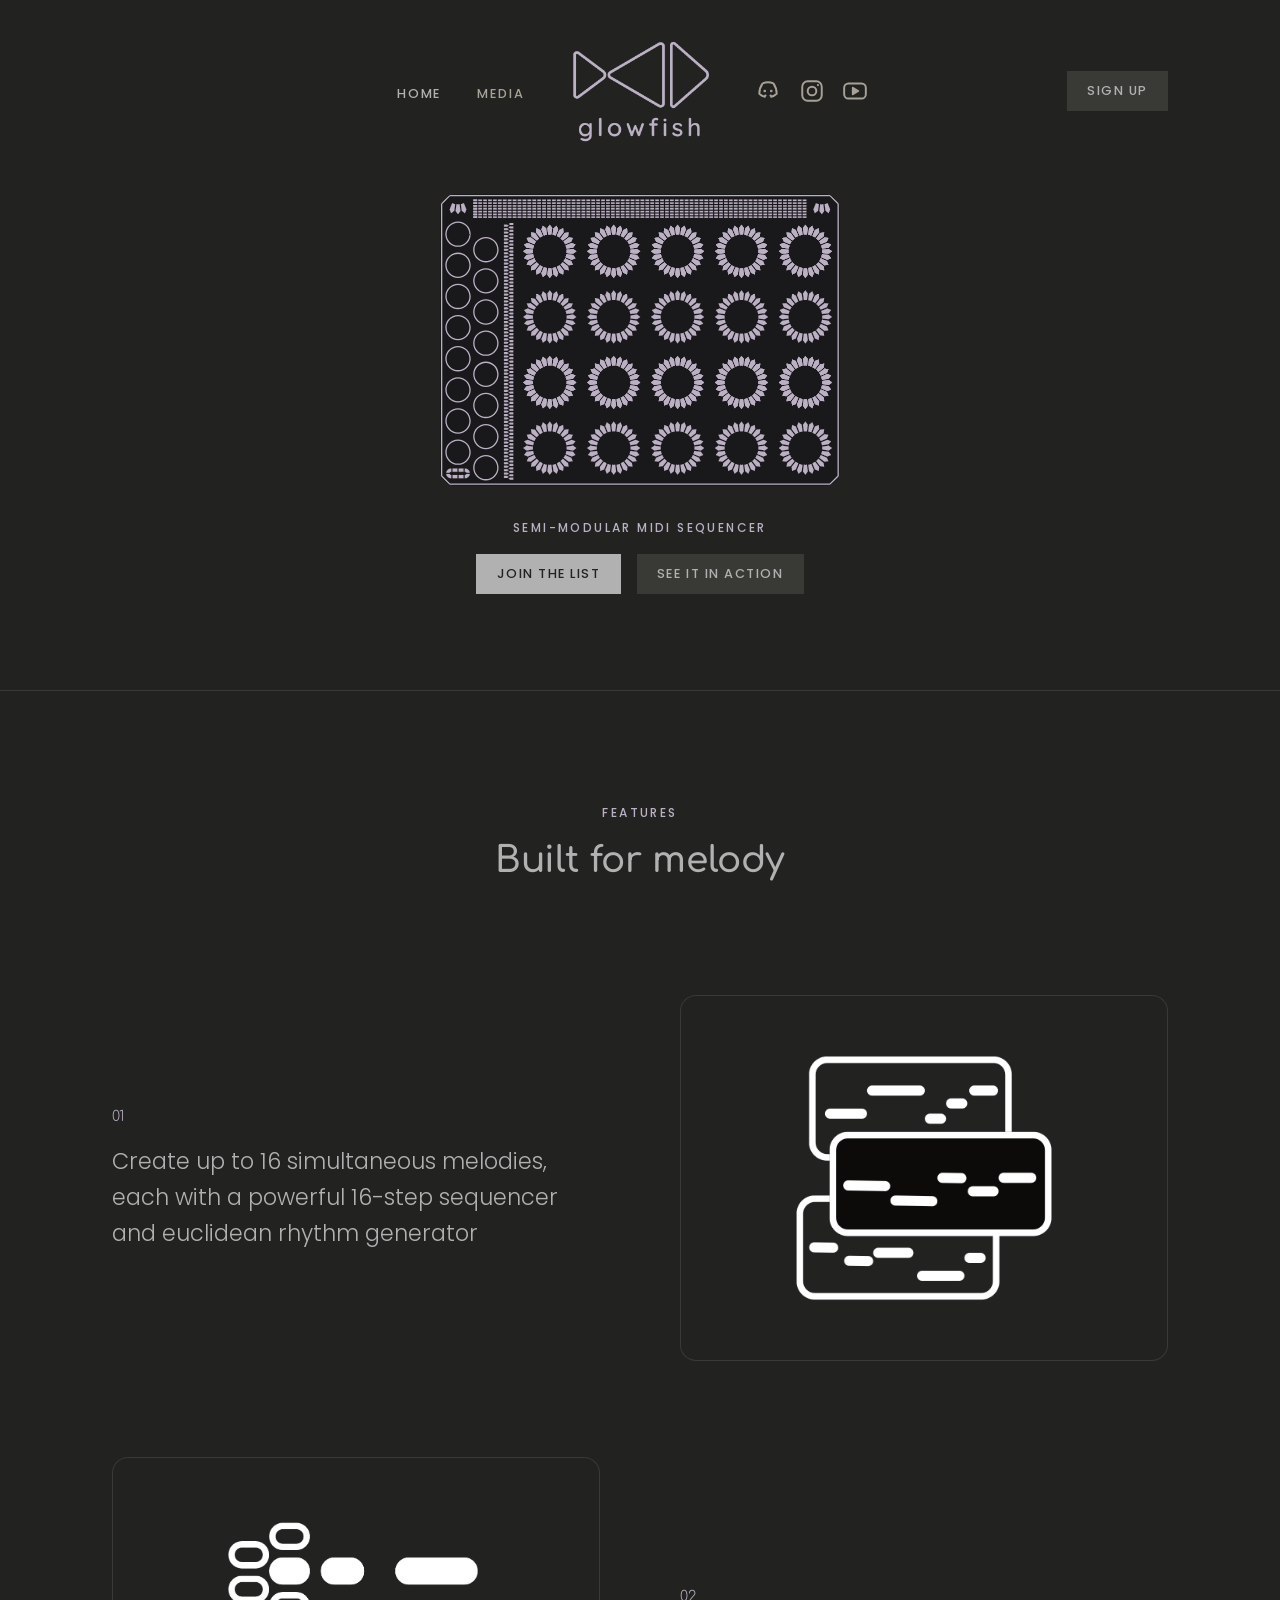
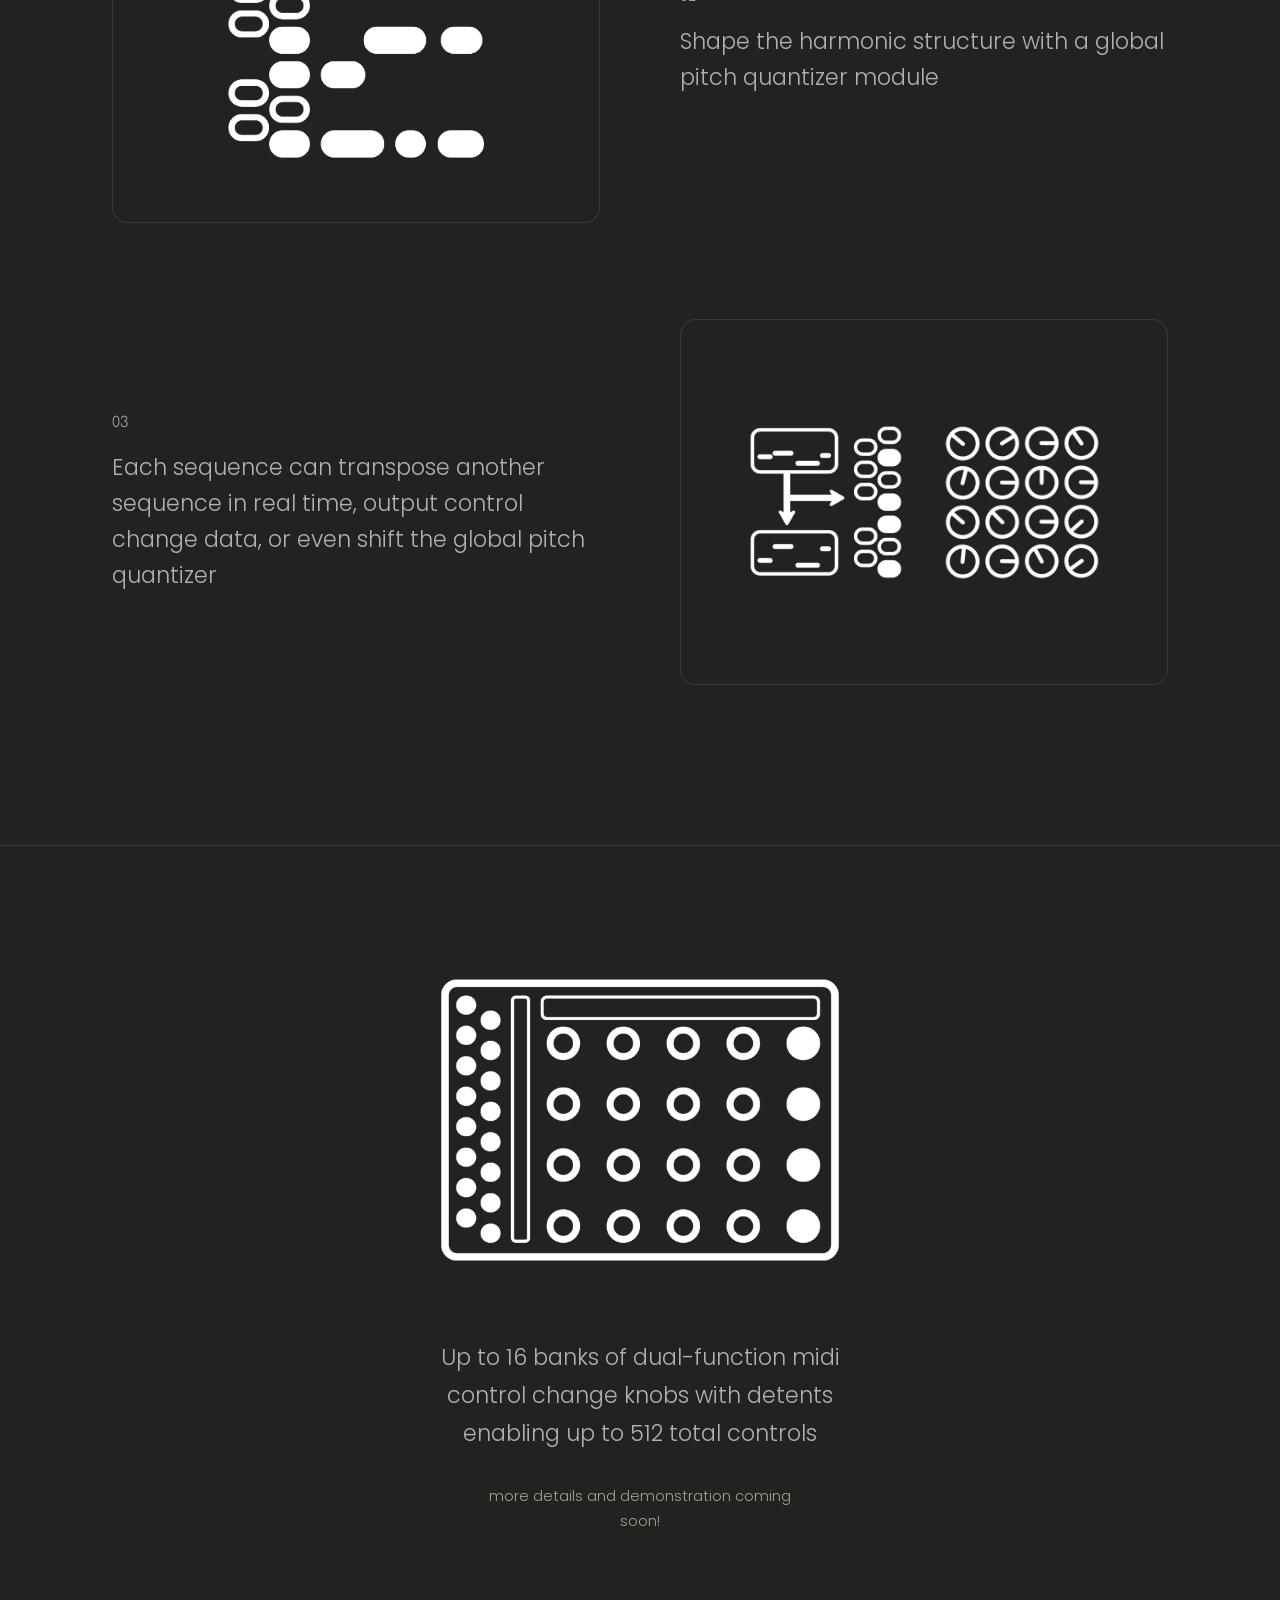
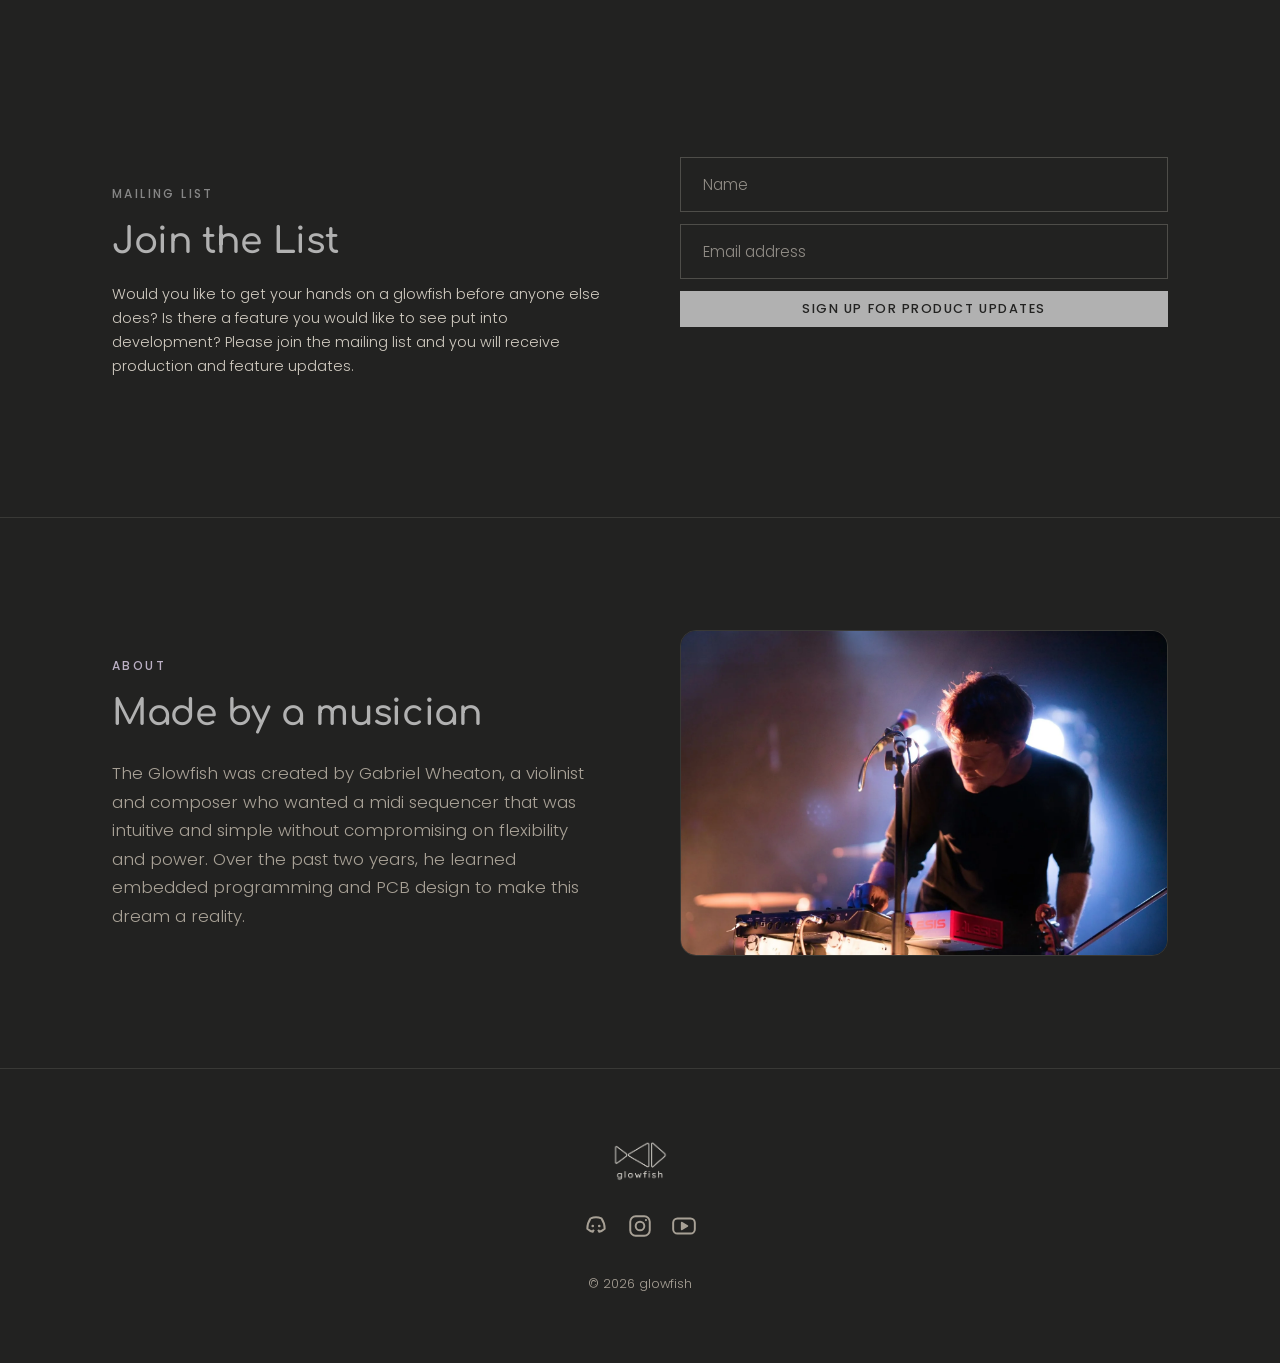
==== commit bb44f2bb: "Update button style and adjust background colors for improved aesthetics" ====
--- a/index.html
+++ b/index.html
@@ -34,7 +34,7 @@
             <svg viewBox="0 0 24 24" fill="none" stroke="currentColor" stroke-width="1.8" stroke-linejoin="round"><rect x="2" y="5" width="20" height="14" rx="4"/><path d="M10 9l5 3-5 3z" fill="currentColor"/></svg>
           </a></li>
         </ul>
-        <a href="#signup" class="button">Sign Up</a>
+        <a href="#signup" class="button button-ghost">Sign Up</a>
       </div>
     </div>
   </header>
--- a/styles.css
+++ b/styles.css
@@ -1,8 +1,8 @@
 /* ---------- Colors & fonts (matched to glowfish.live) ---------- */
 :root {
-  --bg: #191715;            /* near-black background */
-  --bg-raised: #191715;     /* slightly lifted panels */
-  --bg-alt: #3a3735;        /* warm grey */
+  --bg: #222221;            /* near-black background */
+  --bg-raised: #222221;     /* slightly lifted panels */
+  --bg-alt: #222221;        /* warm grey */
   --text: #b1b1b1;          /* cream */
   --muted: #a8a196;         /* secondary text */
   --accent: #bbb0c4;        /* orange */
@@ -96,12 +96,14 @@
   display: grid;
   grid-template-columns: 1fr auto 1fr;
   align-items: center;
-  padding-top: 1.75rem;
-  padding-bottom: 0.25rem;
+  column-gap: 2.5rem; /* space between the logo and the menu / icons on each side */
+  padding-top: 1rem;
+  padding-bottom: 0.75rem;
 }
 
 .nav-links {
   display: flex;
+  justify-content: flex-end; /* menu hugs the logo from the left */
   gap: 2.25rem;
   list-style: none;
 }
@@ -146,8 +148,12 @@
 .nav-right {
   display: flex;
   align-items: center;
-  justify-content: flex-end;
+  justify-content: flex-start; /* icons hug the logo from the right */
   gap: 1.5rem;
+}
+
+.nav-right .button {
+  margin-left: auto; /* Sign Up stays at the far right edge */
 }
 
 .socials {
@@ -167,8 +173,8 @@
 }
 
 .socials svg {
-  width: 18px;
-  height: 18px;
+  width: 26px;  /* icon size */
+  height: 26px;
 }
 
 /* ---------- Buttons ---------- */
@@ -311,7 +317,8 @@
   max-width: 400px;
   margin-left: auto;
   margin-right: auto;
-  margin-bottom: 1rem;
+  margin-top: 1rem;
+  margin-bottom: 2rem;
   border-radius: var(--radius);
   overflow: hidden;
 }
@@ -735,6 +742,7 @@
 
   .nav-links {
     grid-area: links;
+    justify-content: flex-start;
   }
 
   .nav-right {
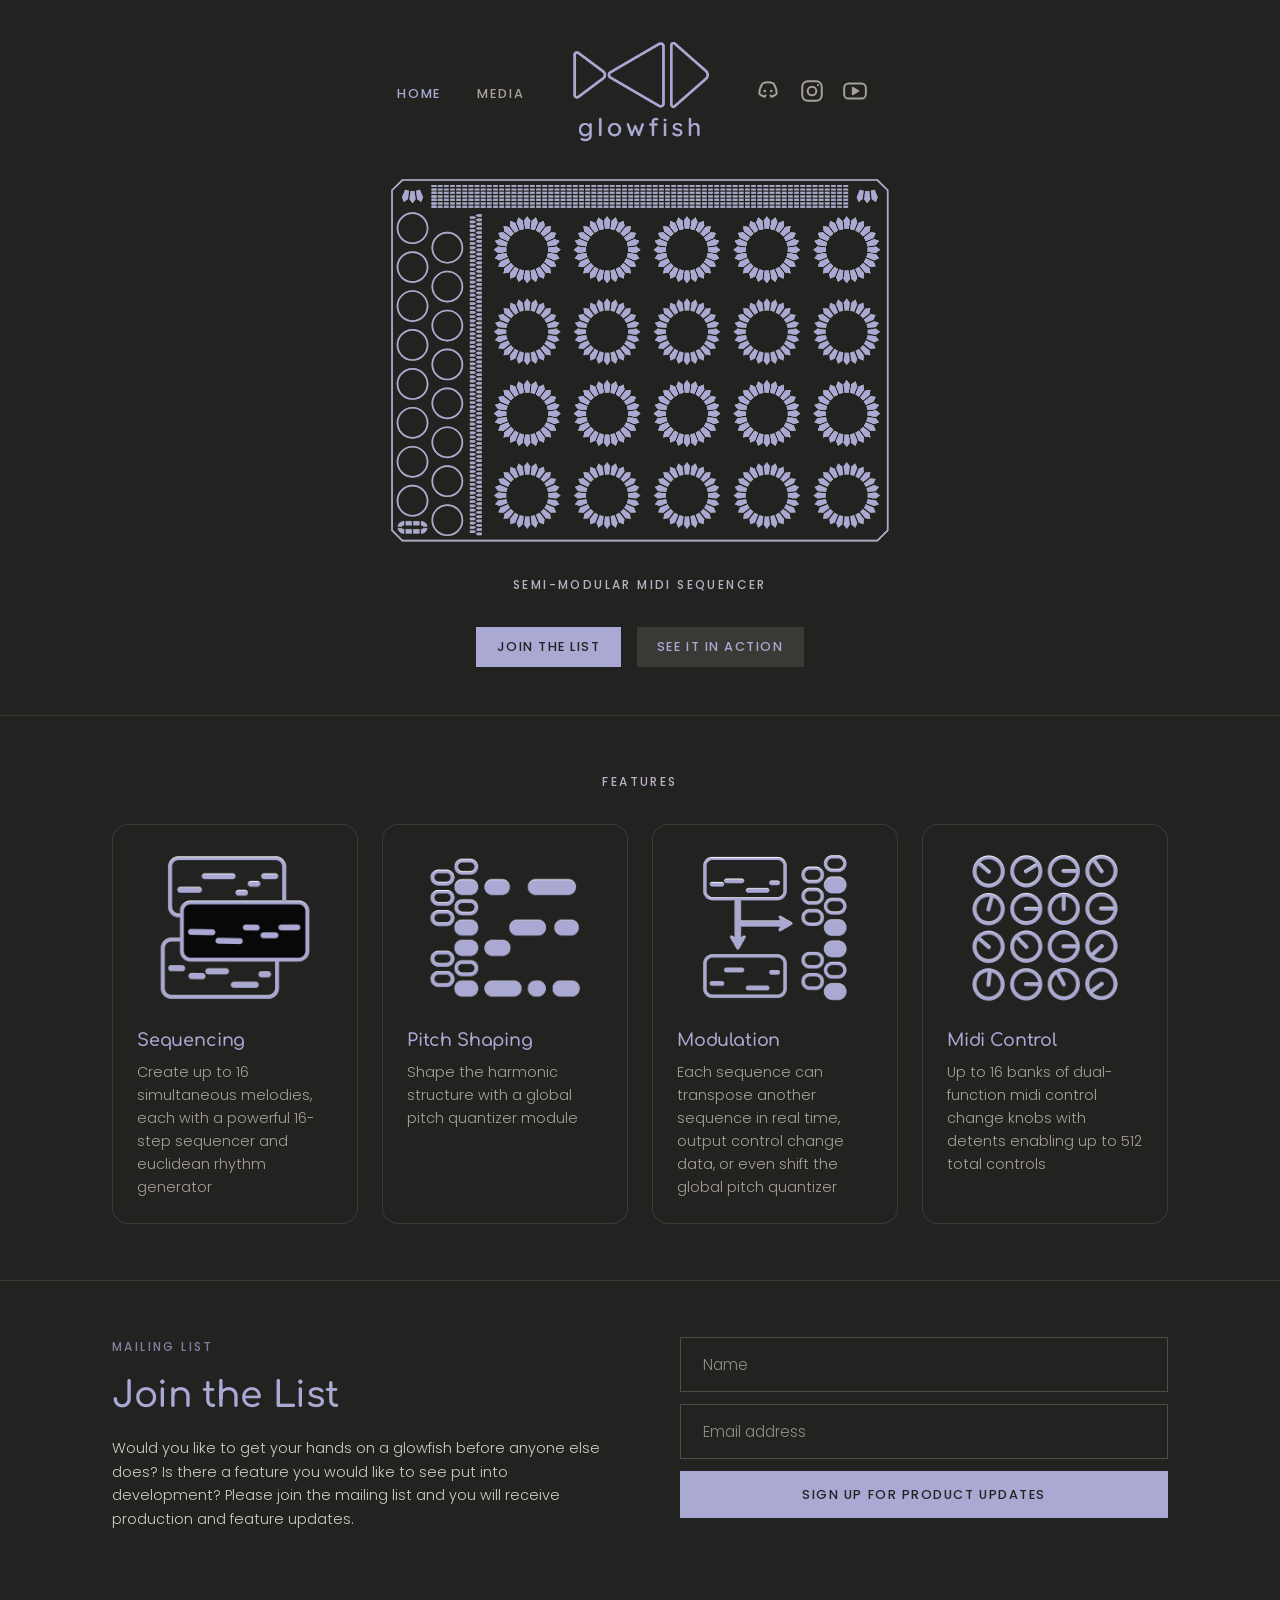
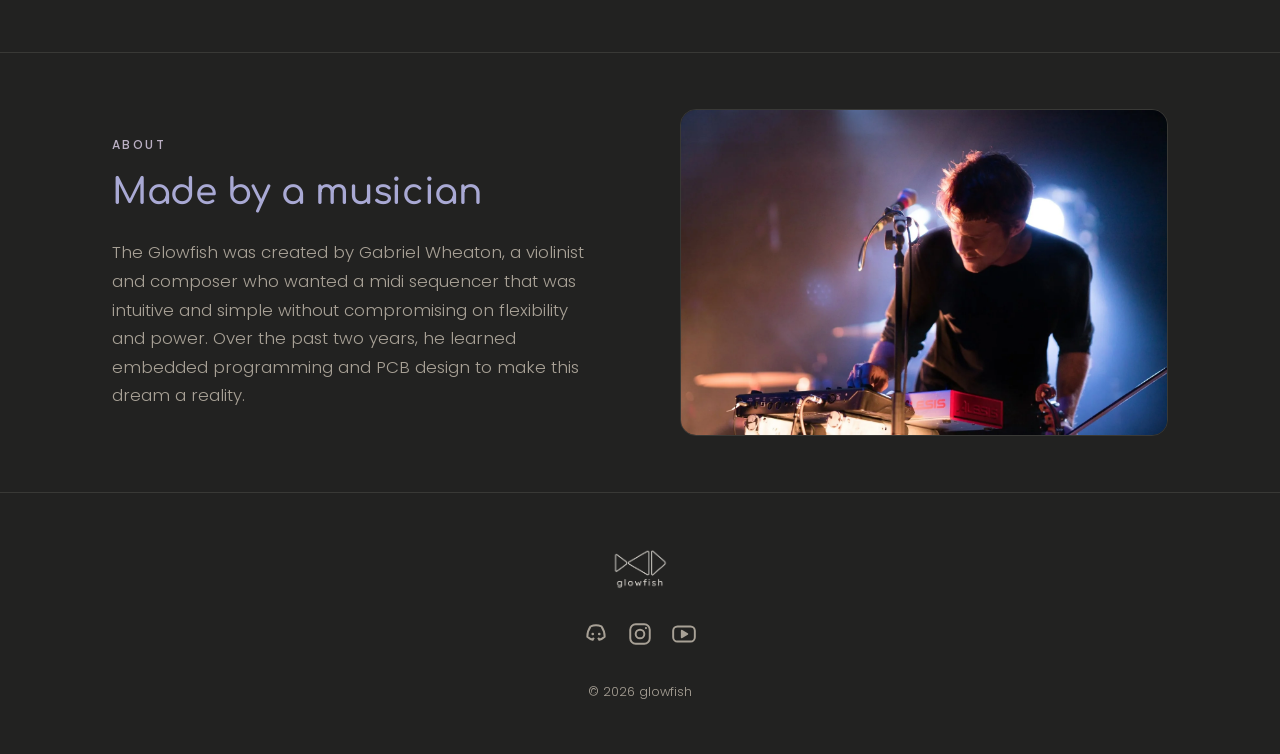
==== commit 09309490: "Refactor feature section layout and styles; update signup button visibility" ====
--- a/index.html
+++ b/index.html
@@ -34,7 +34,7 @@
             <svg viewBox="0 0 24 24" fill="none" stroke="currentColor" stroke-width="1.8" stroke-linejoin="round"><rect x="2" y="5" width="20" height="14" rx="4"/><path d="M10 9l5 3-5 3z" fill="currentColor"/></svg>
           </a></li>
         </ul>
-        <a href="#signup" class="button button-ghost">Sign Up</a>
+        <!-- <a href="#signup" class="button button-ghost">Sign Up</a> -->
       </div>
     </div>
   </header>
@@ -58,41 +58,30 @@
       <div class="container">
         <div class="section-header">
           <span class="eyebrow">Features</span>
-          <h2>Built for melody</h2>
         </div>
 
-        <div class="feature">
-          <div class="feature-media"><img src="images/feature-1.webp" alt=""></div>
-          <div>
-            <span class="feature-number">01</span>
+        <div class="feature-grid">
+          <article class="feature">
+            <div class="feature-media" style="--img: url(images/feature-1.webp)"><img src="images/feature-1.webp" alt=""></div>
+            <h3>Sequencing</h3>
             <p>Create up to 16 simultaneous melodies, each with a powerful 16-step sequencer and euclidean rhythm generator</p>
-          </div>
+          </article>
+          <article class="feature">
+            <div class="feature-media" style="--img: url(images/feature-2.webp)"><img src="images/feature-2.webp" alt=""></div>
+            <h3>Pitch Shaping</h3>
+            <p>Shape the harmonic structure with a global pitch quantizer module</p>
+          </article>
+          <article class="feature">
+            <div class="feature-media" style="--img: url(images/feature-3a.webp)"><img src="images/feature-3a.webp" alt=""></div>
+            <h3>Modulation</h3>
+            <p>Each sequence can transpose another sequence in real time, output control change data, or even shift the global pitch quantizer</p>
+          </article>
+          <article class="feature">
+            <div class="feature-media" style="--img: url(images/feature-3b.webp)"><img src="images/feature-3b.webp" alt=""></div>
+            <h3>Midi Control</h3>
+            <p>Up to 16 banks of dual-function midi control change knobs with detents enabling up to 512 total controls</p>
+          </article>
         </div>
-        <div class="feature">
-          <div class="feature-media"><img src="images/feature-2.webp" alt=""></div>
-          <div>
-            <span class="feature-number">02</span>
-            <p>Shape the harmonic structure with a global pitch quantizer module</p>
-          </div>
-        </div>
-        <div class="feature">
-          <div class="feature-media pair">
-            <img src="images/feature-3a.webp" alt="">
-            <img src="images/feature-3b.webp" alt="">
-          </div>
-          <div>
-            <span class="feature-number">03</span>
-            <p>Each sequence can transpose another sequence in real time, output control change data, or even shift the global pitch quantizer</p>
-          </div>
-        </div>
-      </div>
-    </section>
-
-    <section class="section controls">
-      <div class="container">
-        <img src="images/hero-2.webp" alt="Diagram of the glowfish layout: a column of buttons beside a grid of knobs">
-        <p>Up to 16 banks of dual-function midi control change knobs with detents enabling up to 512 total controls</p>
-        <p class="note">more details and demonstration coming soon!</p>
       </div>
     </section>
 
--- a/styles.css
+++ b/styles.css
@@ -3,19 +3,21 @@
   --bg: #222221;            /* near-black background */
   --bg-raised: #222221;     /* slightly lifted panels */
   --bg-alt: #222221;        /* warm grey */
-  --text: #b1b1b1;          /* cream */
+  --text: #a9a9d4;          /* cream */
   --muted: #a8a196;         /* secondary text */
   --accent: #bbb0c4;        /* orange */
   /* corner shape shared by buttons and form fields:
      --chamfer = size of the cut, --round = rounding on each point of the cut */
   --chamfer: 8px;
   --round: 2px;
-  --brand-tint: #bbb0c4;  /* tint for the logo and the hero graphic */
+  --brand-tint: #a9a9d4;  /* tint for the logo and the hero graphic */
   --line: rgba(255, 248, 235, 0.1);
   --heading-font: "Comfortaa", sans-serif;
   --body-font: "Poppins", sans-serif;
   --max-width: 1120px;
   --radius: 16px;
+  /* vertical padding of every page section (smaller on phones, see bottom of file) */
+  --section-space: 3.5rem;
   /* one size for every page and section title (h1 and h2) */
   --title-size: clamp(1.6rem, 3vw, 2.25rem);
 }
@@ -238,8 +240,8 @@
   /* Three colors: red → orange → yellow and back. The in-between stops are
      browser-mixed blends of those three, spaced along a smooth wave so the
      color changes evenly with no visible bands. */
-  --glow-red: #d4d7ff;
-  --glow-orange: #e4dcff;
+  --glow-red: #b4b9ff;
+  --glow-orange: lab(79% 27.83 -31.82);
   --glow-yellow: #f6e6ff;
   background: linear-gradient(90deg,
     var(--glow-red) 0%,
@@ -314,10 +316,10 @@
 .hero-graphic {
   --graphic-tint: var(--brand-tint);
   position: relative;
-  max-width: 400px;
+  max-width: 500px;
   margin-left: auto;
   margin-right: auto;
-  margin-top: 1rem;
+  margin-top: 0rem;
   margin-bottom: 2rem;
   border-radius: var(--radius);
   overflow: hidden;
@@ -334,6 +336,8 @@
   position: absolute;
   inset: 0;
   background: var(--graphic-tint);
+  -webkit-mask: url("images/glowfish-graphic.svg") center / contain no-repeat;
+  mask: url("images/glowfish-graphic.svg") center / contain no-repeat;
   mix-blend-mode: multiply;
   pointer-events: none;
 }
@@ -343,12 +347,13 @@
   justify-content: center;
   gap: 1rem;
   flex-wrap: wrap;
-  margin-bottom: 5rem;
+  margin-bottom: 2rem;
+  margin-top: 2rem
 }
 
 .hero-image {
   position: relative;
-  max-width: 600px;
+  max-width: 700px;
   margin: 0 auto;
 }
 
@@ -370,65 +375,76 @@
 
 /* ---------- Sections ---------- */
 .section {
-  padding: 7rem 0;
+  padding: var(--section-space) 0;
   border-top: 1px solid var(--line);
 }
 
 .section-header {
   text-align: center;
-  margin-bottom: 4rem;
+  margin-bottom: 2rem;
 }
 
 .section-header h2 {
   font-size: var(--title-size);
 }
 
-/* ---------- Features ---------- */
+/* ---------- Features: a grid of cards (image, title, description) ---------- */
+.feature-grid {
+  display: grid;
+  grid-template-columns: repeat(auto-fit, minmax(220px, 1fr));
+  gap: 1.5rem;
+}
+
 .feature {
-  display: grid;
-  grid-template-columns: 1fr 1fr;
-  gap: 5rem;
-  align-items: center;
-  padding: 3rem 0;
-}
-
-.feature:nth-child(even) .feature-media {
-  order: 2;
+  display: flex;
+  flex-direction: column;
+  padding: 1.5rem;
+  background: var(--bg-raised);
+  border: 1px solid var(--line);
+  border-radius: var(--radius);
 }
 
 .feature-media {
+  position: relative;
   display: flex;
-  gap: 2rem;
   justify-content: center;
   align-items: center;
   aspect-ratio: 4 / 3;
-  padding: 3rem;
-  background: var(--bg-raised);
-  border: 1px solid var(--line);
-  border-radius: var(--radius);
+  margin-bottom: 1.5rem;
 }
 
 .feature-media img {
-  max-height: 100%;
-  width: auto;
-  max-width: 70%;
-}
-
-.feature-media.pair img {
-  max-width: 42%;
-}
-
-.feature-number {
-  display: block;
-  font-family: var(--heading-font);
+  width: 80%;
+  height: 100%;
+  object-fit: contain;
+}
+
+/* Tint: the image (set as --img in the HTML) is used as a stencil for a layer in --brand-tint,
+   the same color as the hero graphic. Delete this rule to show the original white. */
+.feature-media::after {
+  content: "";
+  position: absolute;
+  top: 0;
+  bottom: 0;
+  left: 10%;
+  right: 10%;
+  background: var(--brand-tint);
+  -webkit-mask: var(--img) center / contain no-repeat;
+  mask: var(--img) center / contain no-repeat;
+  mix-blend-mode: multiply;
+  pointer-events: none;
+}
+
+.feature h3 {
+  font-size: 1.1rem;
+  margin-bottom: 0.6rem;
+  color: var(--text);
+}
+
+.feature p {
   font-size: 0.9rem;
-  color: var(--accent);
-  margin-bottom: 1rem;
-}
-
-.feature p {
-  font-size: clamp(1.15rem, 2vw, 1.4rem);
   line-height: 1.6;
+  color: var(--muted);
 }
 
 /* ---------- Controls / coming soon ---------- */
@@ -439,7 +455,7 @@
 .controls img {
   max-width: 420px;
   width: 100%;
-  margin: 0 auto 3.5rem;
+  margin: 0 auto 2.5rem;
 }
 
 .controls p {
@@ -457,7 +473,6 @@
 /* ---------- Sign up ---------- */
 .signup {
   background: var(--bg-alt);
-  border-top: none;
 }
 
 .signup .container {
@@ -487,6 +502,14 @@
   display: flex;
   flex-direction: column;
   gap: 0.75rem;
+}
+
+/* Submit button: same height as the fields, full width */
+.signup-form .button {
+  padding: 0.85rem 1.4rem;
+  display: block;
+  width: 100%;
+  text-align: center;
 }
 
 /* Wide screens: the "Join the List" text sits beside the stacked form. */
@@ -496,7 +519,7 @@
     display: grid;
     grid-template-columns: 1fr 1fr;
     gap: 5rem;
-    align-items: center;
+    align-items: start;
     text-align: left;
   }
 
@@ -624,7 +647,7 @@
 /* ---------- Media page ---------- */
 .page-header {
   text-align: center;
-  padding: 3rem 0 3.5rem;
+  padding: 1rem 0 1.5rem;
 }
 
 .page-header h1 {
@@ -636,7 +659,7 @@
   grid-template-columns: repeat(auto-fit, minmax(260px, 1fr));
   gap: 2rem;
   align-items: start;
-  padding-bottom: 7rem;
+  padding-bottom: var(--section-space);
 }
 
 /* Instagram reels, cropped to just the video.
@@ -691,7 +714,7 @@
 
 /* ---------- Footer ---------- */
 .site-footer {
-  padding: 4rem 0;
+  padding: 3rem 0;
   border-top: 1px solid var(--line);
   text-align: center;
 }
@@ -756,30 +779,17 @@
     padding: 0 1.25rem;
   }
 
-  .hero {
-    padding: 2rem 0 4rem;
+  :root {
+    --section-space: 2.75rem;
   }
 
   .hero-actions {
-    margin-bottom: 3rem;
-  }
-
-  .section {
-    padding: 4.5rem 0;
-  }
-
-  .feature,
+    margin-bottom: 2.5rem;
+  }
+
   .about .container {
     grid-template-columns: 1fr;
     gap: 2rem;
   }
 
-  .feature:nth-child(even) .feature-media {
-    order: 0;
-  }
-
-  .feature-media {
-    padding: 2rem;
-  }
-
-}
+}
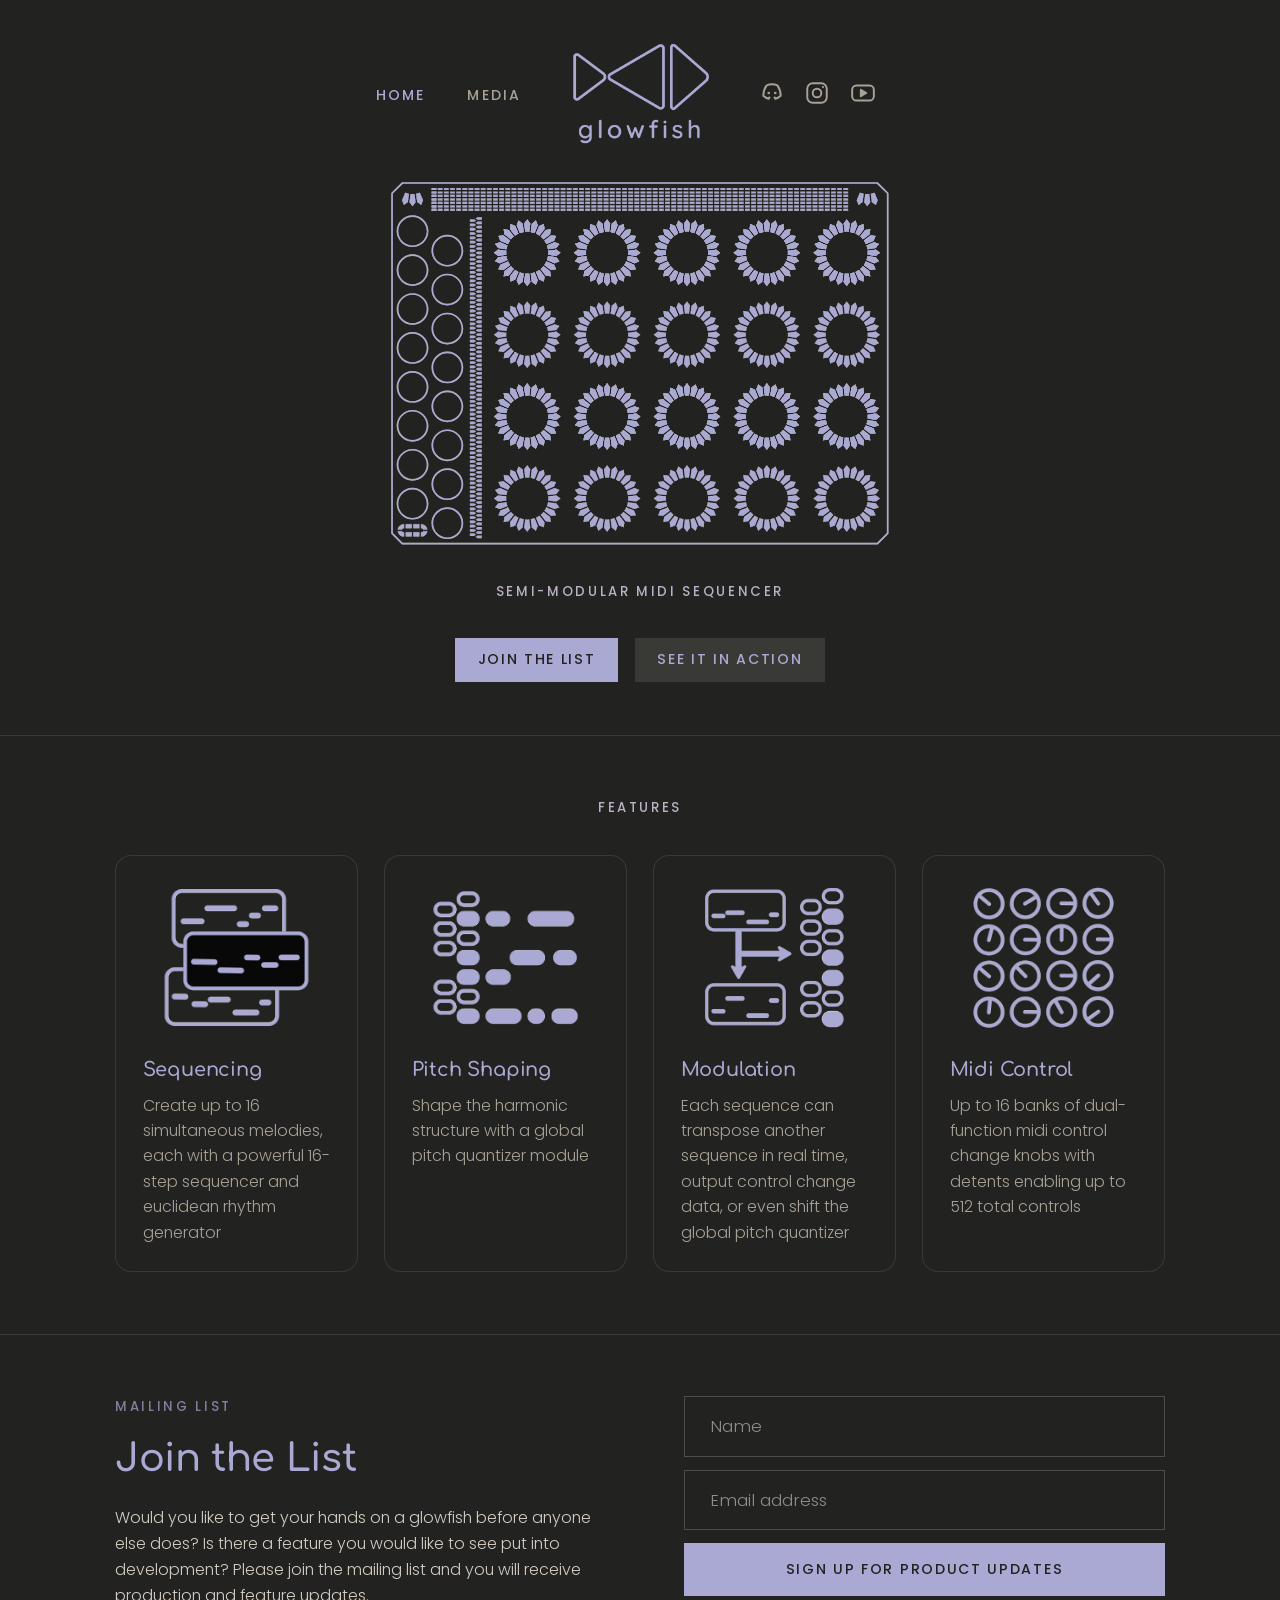
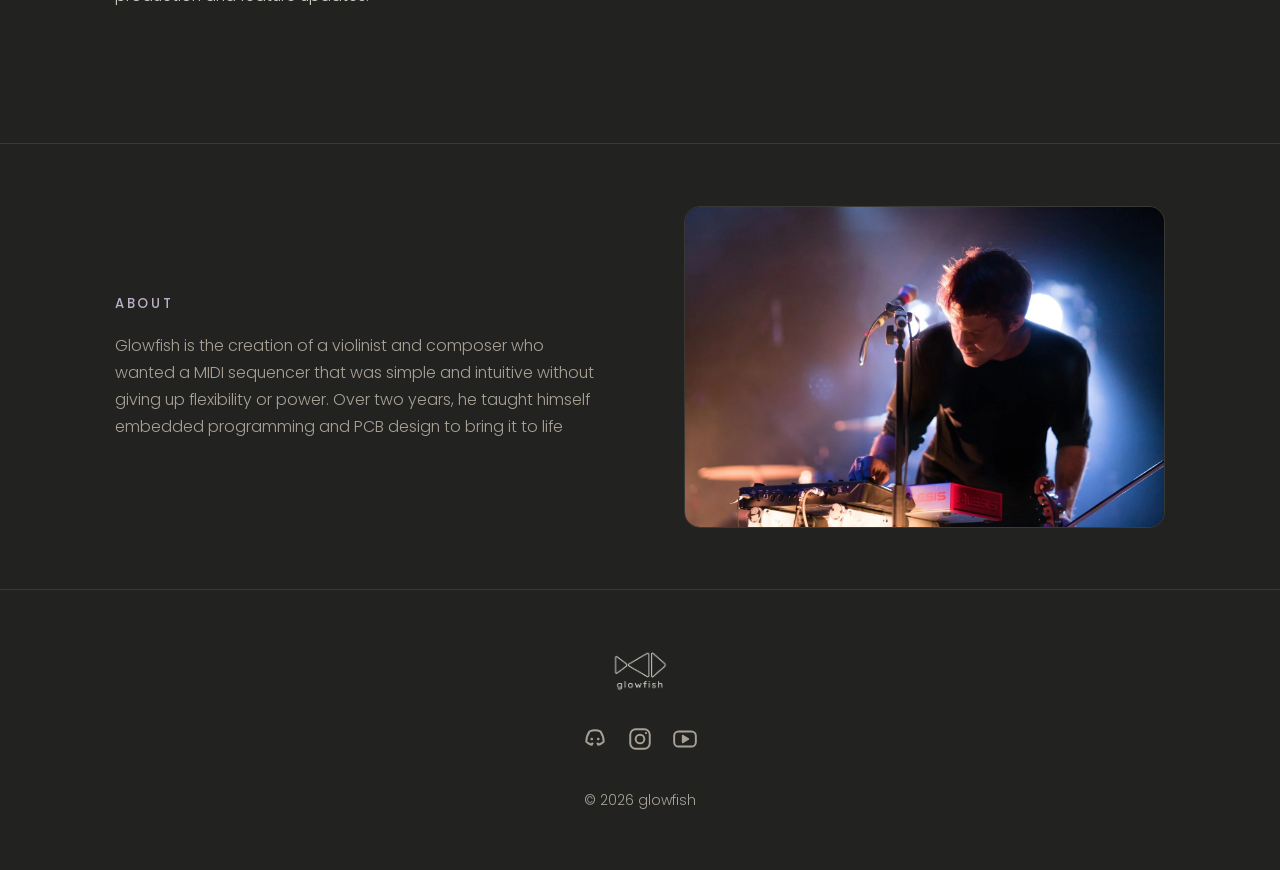
==== commit b0fec0a6: "Revise about section text for clarity and adjust font size for better readability; update media quer" ====
--- a/index.html
+++ b/index.html
@@ -117,12 +117,11 @@
       <div class="container">
         <div>
           <span class="eyebrow">About</span>
-          <h2>Made by a musician</h2>
           <p>
-            The Glowfish was created by Gabriel Wheaton, a violinist and composer who wanted
-            a midi sequencer that was intuitive and simple without compromising on flexibility
-            and power. Over the past two years, he learned embedded programming and PCB design
-            to make this dream a reality.
+            Glowfish is the creation of a violinist and composer 
+            who wanted a MIDI sequencer that was simple and intuitive 
+            without giving up flexibility or power. Over two years, 
+            he taught himself embedded programming and PCB design to bring it to life
           </p>
         </div>
         <img src="images/about.webp" alt="Gabriel Wheaton">
--- a/styles.css
+++ b/styles.css
@@ -30,7 +30,7 @@
 
 html {
   scroll-behavior: smooth;
-  font-size: 100%;
+  font-size: 110%;
 }
 
 body {
@@ -106,12 +106,12 @@
 .nav-links {
   display: flex;
   justify-content: flex-end; /* menu hugs the logo from the left */
-  gap: 2.25rem;
+  gap: 2.4rem;
   list-style: none;
 }
 
 .nav-links a {
-  font-size: 0.8rem;
+  font-size: .8rem;
   font-weight: 500;
   letter-spacing: 0.15em;
   text-transform: uppercase;
@@ -636,7 +636,7 @@
 
 .about p {
   color: var(--muted);
-  font-size: 1.05rem;
+  font-size: 0.9rem;
 }
 
 .about img {
@@ -737,12 +737,8 @@
 }
 
 /* ---------- Header on narrower screens ---------- */
-/* hide the header social icons first (they're also in the footer) */
-@media (max-width: 720px) {
-  .nav-links {
-    gap: 1.25rem;
-  }
-
+/* hide the header social icons at very narrow widths (they're also in the footer) */
+@media (max-width: 400px) {
   .nav-right .socials {
     display: none;
   }
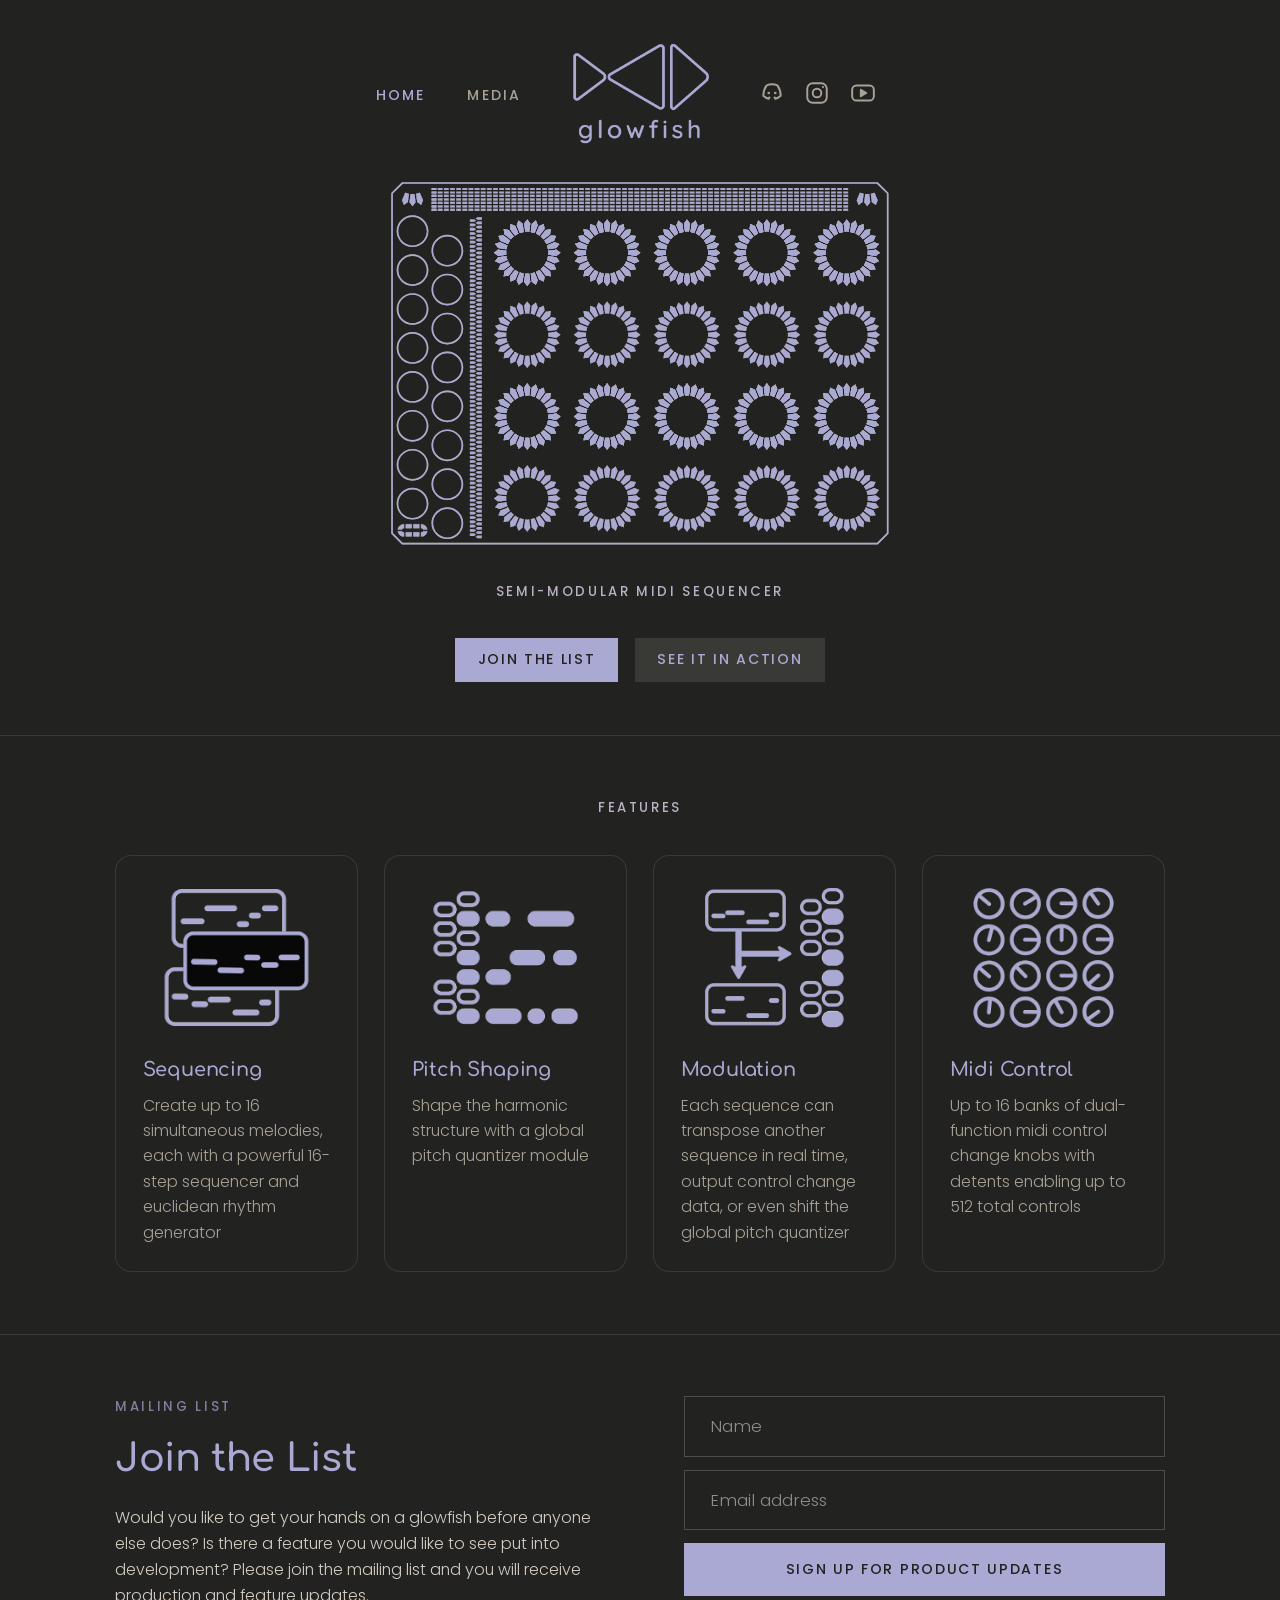
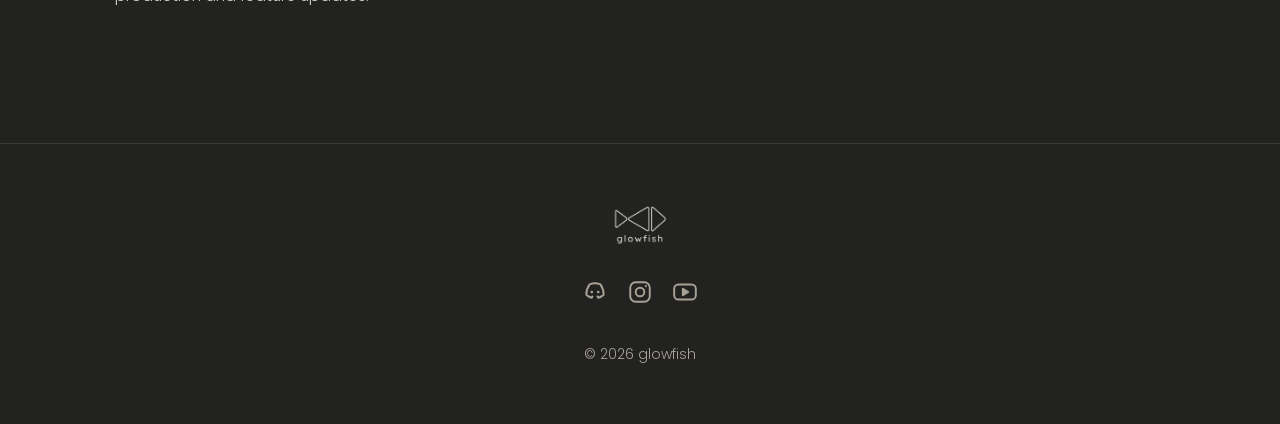
==== commit fe759bfb: "Remove about section from index.html" ====
--- a/index.html
+++ b/index.html
@@ -112,21 +112,6 @@
         </div>
       </div>
     </section>
-
-    <section id="about" class="section about">
-      <div class="container">
-        <div>
-          <span class="eyebrow">About</span>
-          <p>
-            Glowfish is the creation of a violinist and composer 
-            who wanted a MIDI sequencer that was simple and intuitive 
-            without giving up flexibility or power. Over two years, 
-            he taught himself embedded programming and PCB design to bring it to life
-          </p>
-        </div>
-        <img src="images/about.webp" alt="Gabriel Wheaton">
-      </div>
-    </section>
   </main>
 
   <footer class="site-footer">
